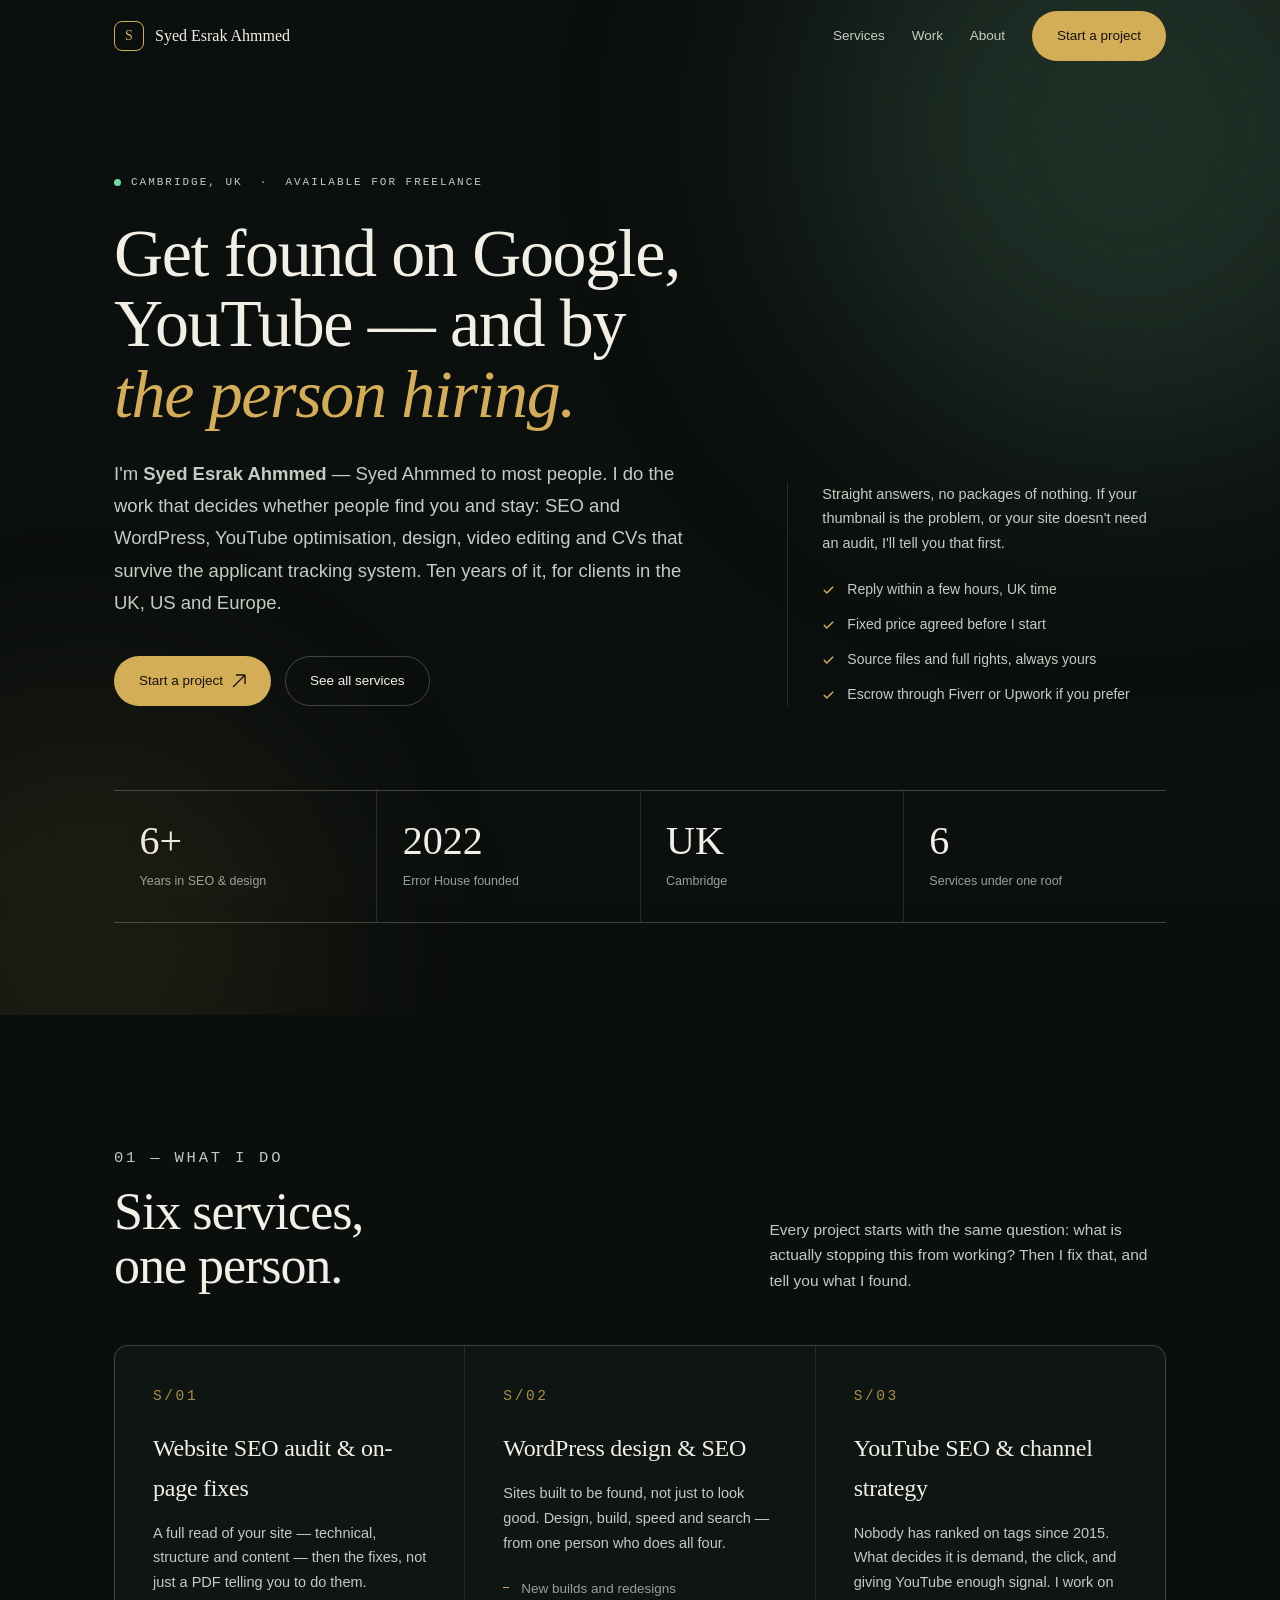
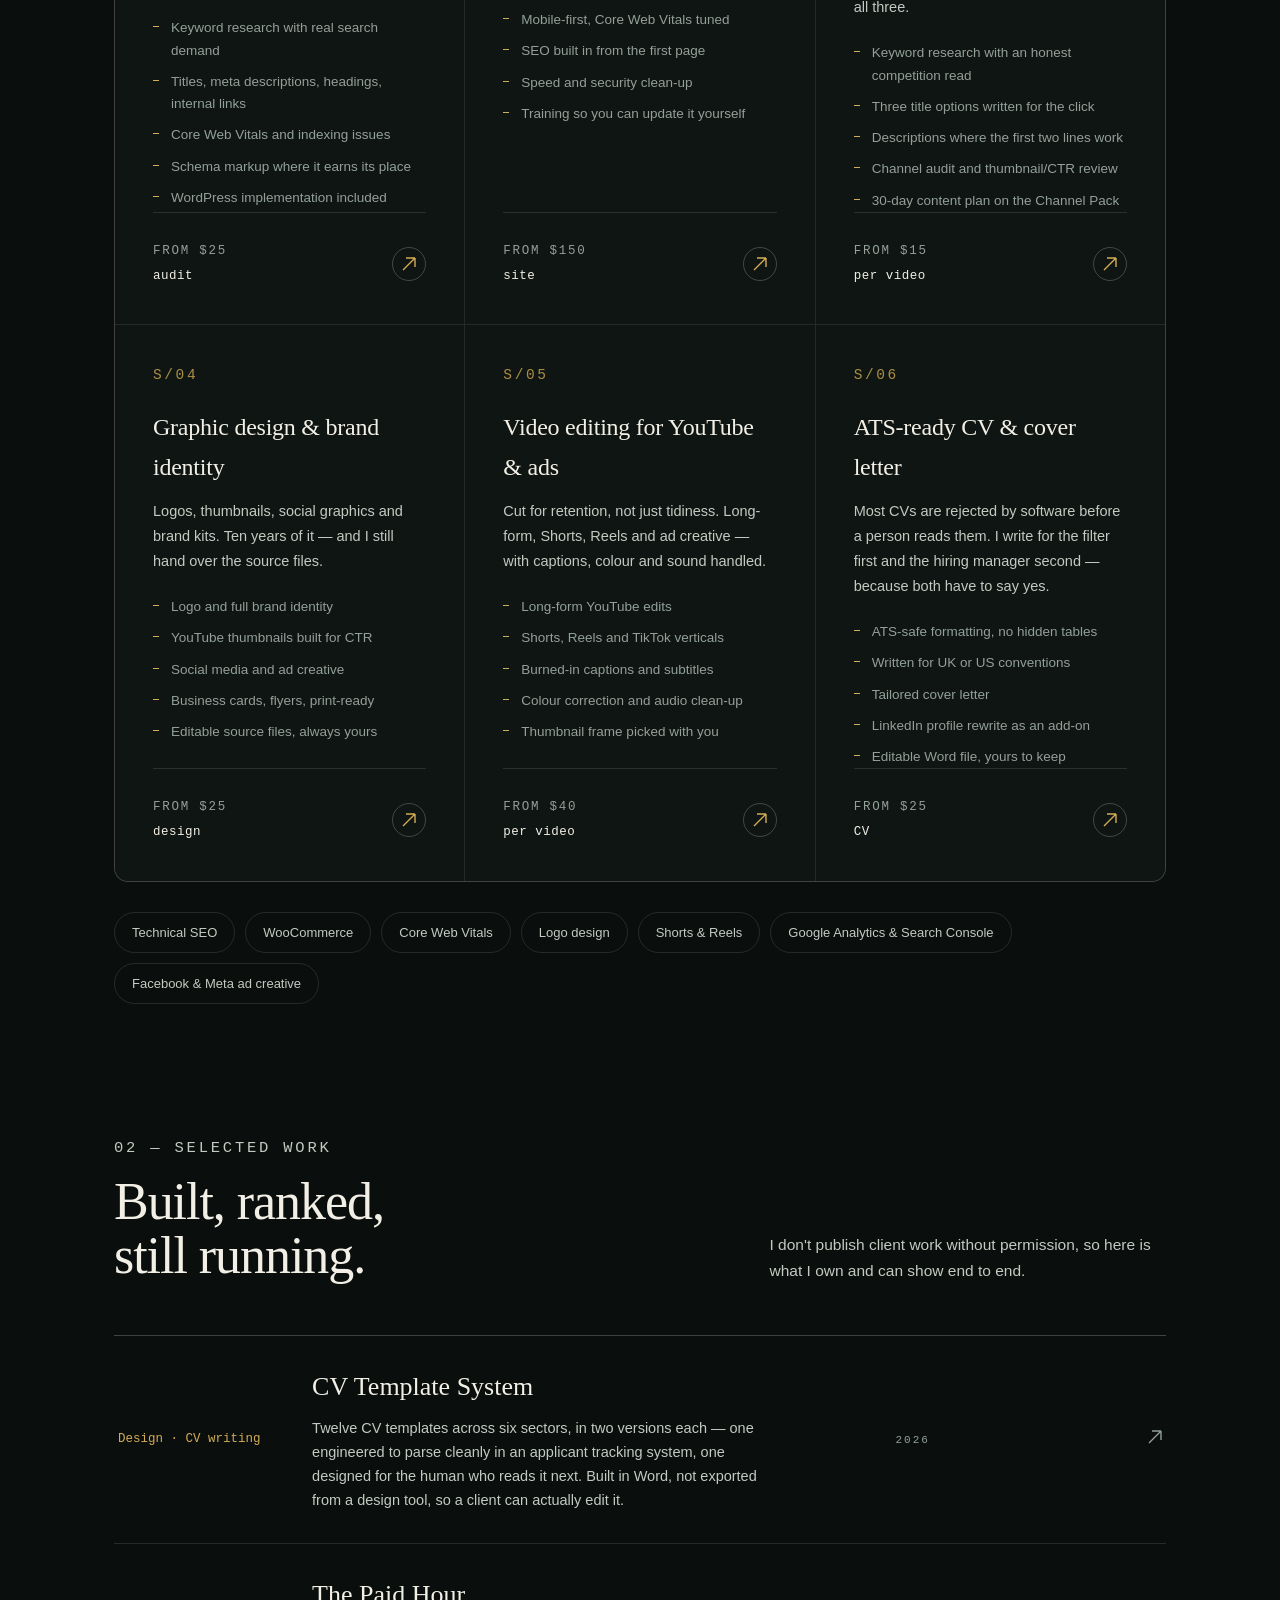
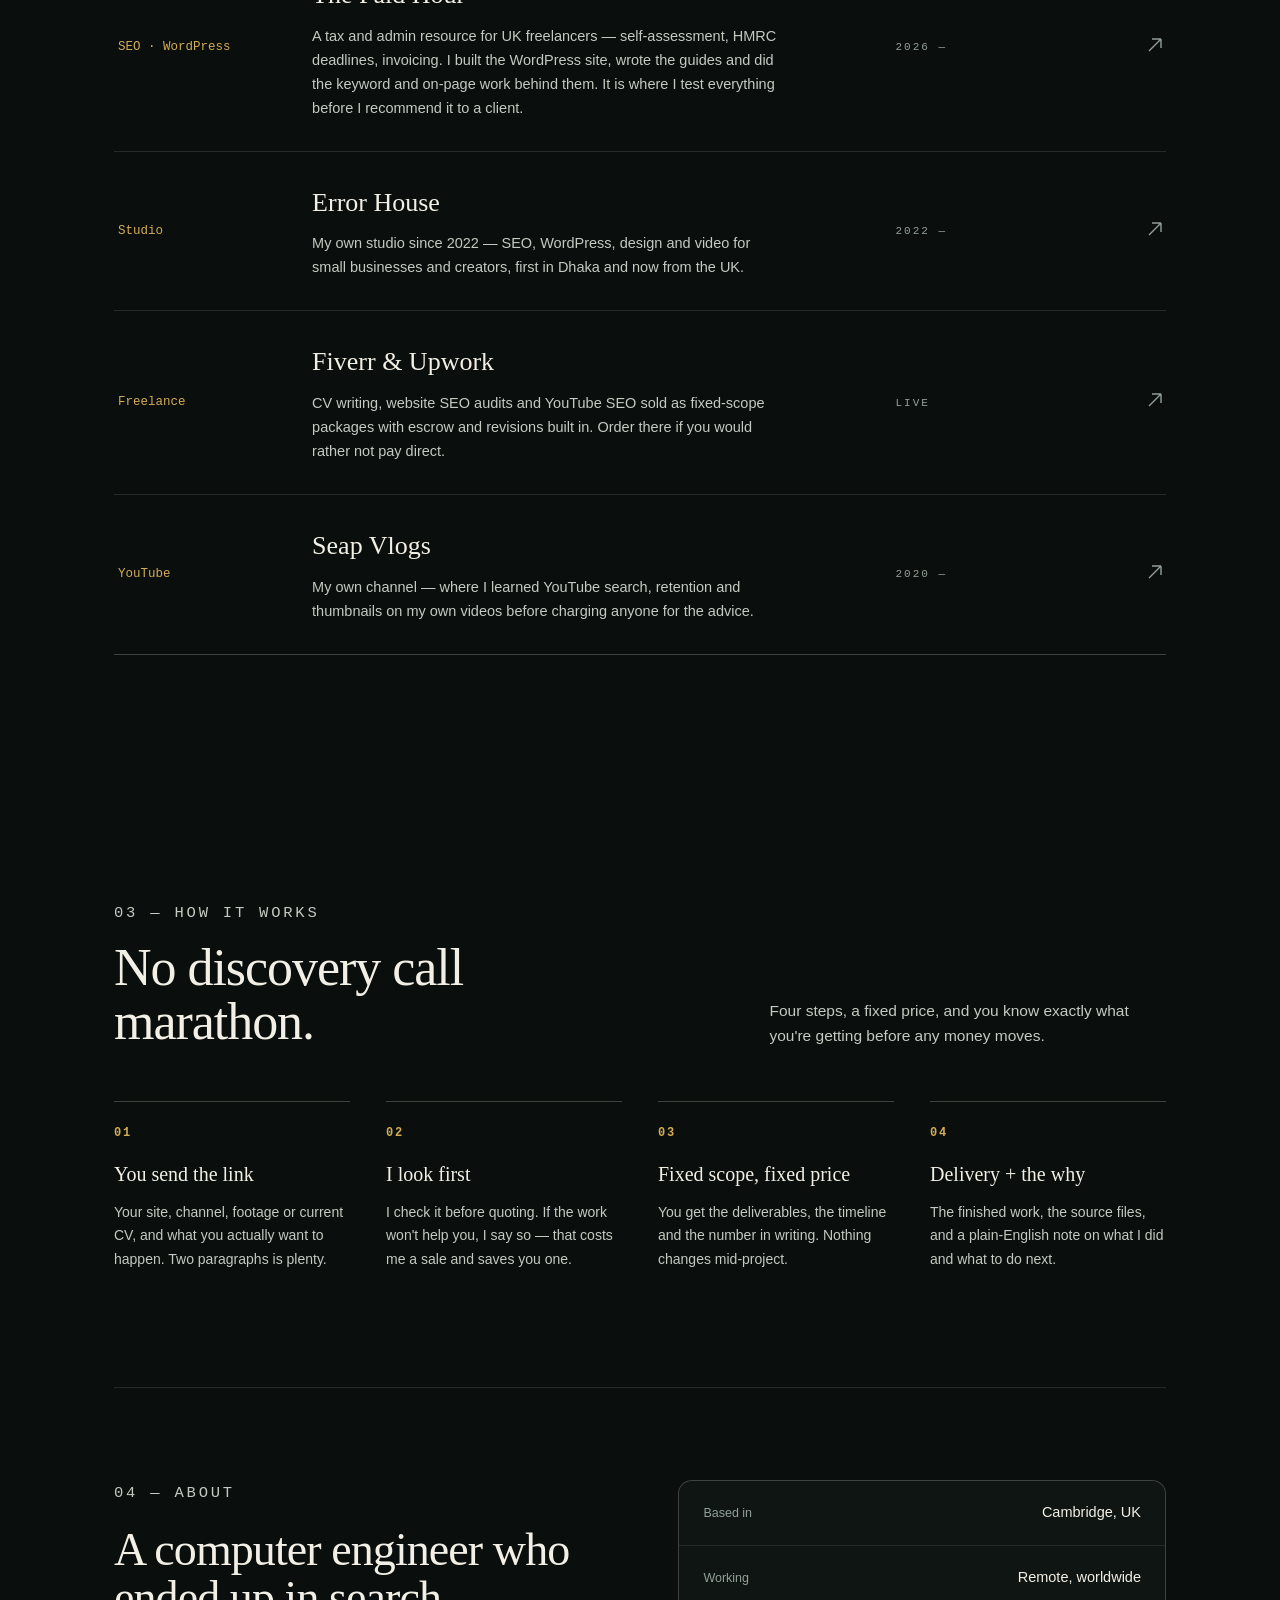
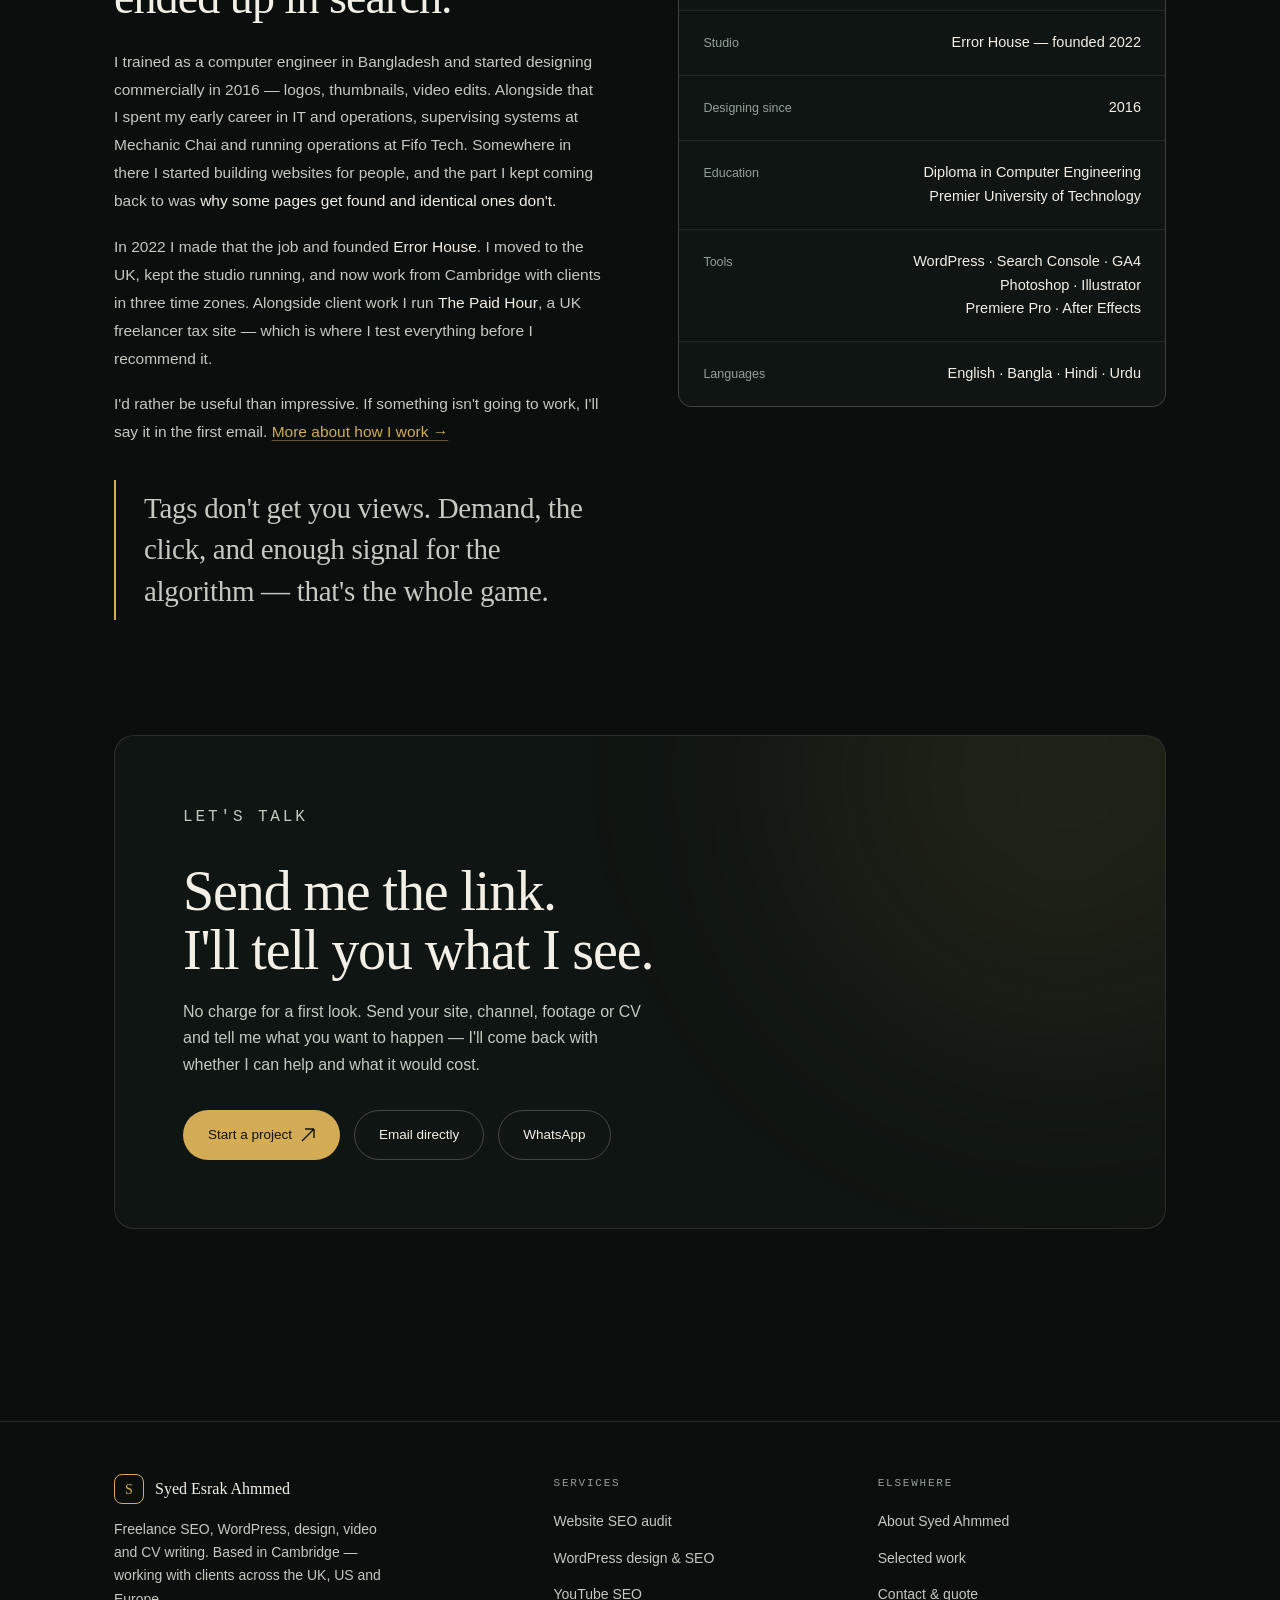
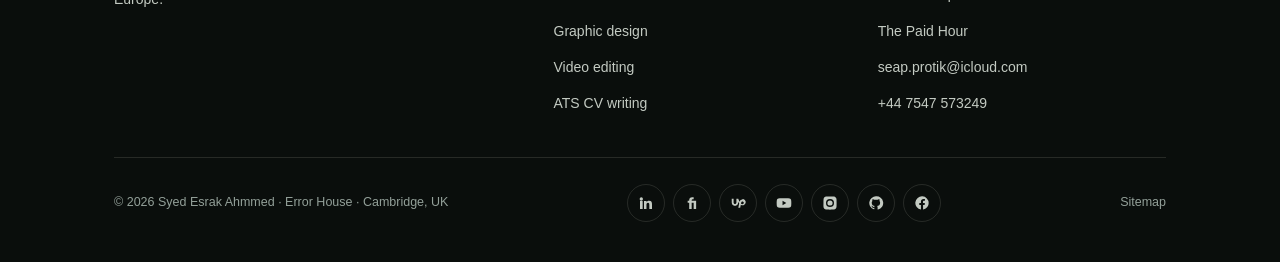
==== index.html @ e26c7c11 "Add site root files (move from Netlify to GitHub Pages)" ====
<!DOCTYPE html>
<html lang="en-GB" class="no-js">
<head>
<script>document.documentElement.classList.remove('no-js')</script>
<meta charset="utf-8">
<meta name="viewport" content="width=device-width, initial-scale=1">
<title>Syed Esrak Ahmmed | Freelance SEO, WordPress &amp; Design, Cambridge UK</title>
<meta name="description" content="Syed Esrak Ahmmed is a freelance SEO specialist, WordPress developer and designer in Cambridge, UK. SEO audits, WordPress builds, YouTube SEO, graphic design, video editing and ATS CV writing.">
<link rel="canonical" href="https://seap18.github.io/">
<meta name="author" content="Syed Esrak Ahmmed">
<meta name="theme-color" content="#0A0E0C">
<meta property="og:type" content="website">
<meta property="og:site_name" content="Syed Esrak Ahmmed">
<meta property="og:locale" content="en_GB">
<meta property="og:title" content="Syed Esrak Ahmmed | Freelance SEO, WordPress &amp; Design, Cambridge UK">
<meta property="og:description" content="Syed Esrak Ahmmed is a freelance SEO specialist, WordPress developer and designer in Cambridge, UK. SEO audits, WordPress builds, YouTube SEO, graphic design, video editing and ATS CV writing.">
<meta property="og:url" content="https://seap18.github.io/">
<meta property="og:image" content="https://seap18.github.io/og.png">
<meta property="og:image:width" content="1200">
<meta property="og:image:height" content="630">
<meta property="og:image:alt" content="Syed Esrak Ahmmed — SEO and CV writing, Cambridge UK">
<meta name="twitter:card" content="summary_large_image">
<meta name="twitter:title" content="Syed Esrak Ahmmed | Freelance SEO, WordPress &amp; Design, Cambridge UK">
<meta name="twitter:description" content="Syed Esrak Ahmmed is a freelance SEO specialist, WordPress developer and designer in Cambridge, UK. SEO audits, WordPress builds, YouTube SEO, graphic design, video editing and ATS CV writing.">
<meta name="twitter:image" content="https://seap18.github.io/og.png">
<link rel="preload" href="/fonts/fraunces.woff2" as="font" type="font/woff2" crossorigin>
<link rel="preload" href="/fonts/inter.woff2" as="font" type="font/woff2" crossorigin>
<link rel="stylesheet" href="/style.css">
<link rel="icon" href="/favicon.svg" type="image/svg+xml">
<link rel="apple-touch-icon" href="/icon-180.png">
<link rel="manifest" href="/site.webmanifest">
<script type="application/ld+json">{"@context":"https://schema.org","@graph":[{"@type":"WebSite","@id":"https://seap18.github.io/#website","url":"https://seap18.github.io/","name":"Syed Esrak Ahmmed — SEO, WordPress, Design & Video","inLanguage":"en-GB","publisher":{"@id":"https://seap18.github.io/#person"}},{"@type":"Person","@id":"https://seap18.github.io/#person","name":"Syed Esrak Ahmmed","alternateName":["Syed Ahmmed","Syed Ahmed","Syed Esrak","Syed Esrak Ahmed","Esrak Ahmmed","Syed Esrak A.","Seap","Esrak Official"],"givenName":"Syed","additionalName":"Esrak","familyName":"Ahmmed","description":"Syed Esrak Ahmmed — also written Syed Ahmmed — is a freelance SEO specialist, WordPress developer and graphic designer based in Cambridge, United Kingdom, and the founder of the studio Error House.","url":"https://seap18.github.io/","mainEntityOfPage":{"@id":"https://seap18.github.io/about/#profilepage"},"email":"mailto:seap.protik@icloud.com","telephone":"+44 7547 573249","image":{"@type":"ImageObject","@id":"https://seap18.github.io/#logo","url":"https://seap18.github.io/og.png","width":1200,"height":630,"caption":"Syed Esrak Ahmmed"},"jobTitle":["SEO Specialist","WordPress Developer","Web Designer","Graphic Designer"],"hasOccupation":{"@type":"Occupation","name":"Search Engine Optimisation Specialist","occupationLocation":{"@type":"City","name":"Cambridge"}},"alumniOf":{"@type":"CollegeOrUniversity","name":"Premier University of Technology"},"knowsLanguage":["en","bn","hi","ur"],"knowsAbout":["Search engine optimisation","Technical SEO","Keyword research","WordPress development","WooCommerce","YouTube SEO","Web design","Graphic design","Video editing","ATS resume writing"],"worksFor":{"@id":"https://seap18.github.io/#business"},"homeLocation":{"@type":"Place","name":"Cambridge, United Kingdom"},"address":{"@type":"PostalAddress","addressLocality":"Cambridge","addressRegion":"Cambridgeshire","addressCountry":"GB"},"sameAs":["https://www.linkedin.com/in/syed-esrak-ahmmed-4987351a3/","https://github.com/Seap18","https://www.fiverr.com/seap18","https://www.upwork.com/freelancers/~01e2ff8b6c2173f4e5","https://www.freelancer.com/u/seapprotik18","https://www.instagram.com/syed_esrak_ahmmed/","https://www.facebook.com/official.seap","https://www.youtube.com/@seapvlogs","https://linktr.ee/esrak_official","https://thepaidhour.com"]},{"@type":"ProfessionalService","@id":"https://seap18.github.io/#business","name":"Error House — SEO, WordPress, Design & Video by Syed Esrak Ahmmed","url":"https://seap18.github.io/","image":"https://seap18.github.io/og.png","priceRange":"$$","email":"mailto:seap.protik@icloud.com","telephone":"+44 7547 573249","founder":{"@id":"https://seap18.github.io/#person"},"foundingDate":"2022-11","address":{"@type":"PostalAddress","addressLocality":"Cambridge","addressRegion":"Cambridgeshire","addressCountry":"GB"},"areaServed":[{"@type":"Country","name":"United Kingdom"},{"@type":"Country","name":"United States"},{"@type":"Place","name":"Worldwide — remote"}],"knowsAbout":["Search engine optimisation","On-page SEO","Technical SEO audit","Keyword research","YouTube SEO","ATS resume writing","WordPress","WordPress SEO","Graphic design","Logo design","Video editing","Thumbnail design"],"hasOfferCatalog":{"@type":"OfferCatalog","name":"Services","itemListElement":[{"@type":"Offer","itemOffered":{"@type":"Service","name":"Website SEO audit and on-page fixes"}},{"@type":"Offer","itemOffered":{"@type":"Service","name":"YouTube SEO and channel optimisation"}},{"@type":"Offer","itemOffered":{"@type":"Service","name":"ATS CV and cover letter writing"}},{"@type":"Offer","itemOffered":{"@type":"Service","name":"WordPress website design and SEO"}},{"@type":"Offer","itemOffered":{"@type":"Service","name":"Graphic design and brand identity"}},{"@type":"Offer","itemOffered":{"@type":"Service","name":"Video editing for YouTube and ads"}}]}},{"@type":"WebPage","@id":"https://seap18.github.io/#webpage","url":"https://seap18.github.io/","name":"Syed Esrak Ahmmed — Freelance SEO, WordPress & Design, Cambridge UK","isPartOf":{"@id":"https://seap18.github.io/#website"},"about":{"@id":"https://seap18.github.io/#person"},"inLanguage":"en-GB"}]}</script>
</head>
<body>
<a class="skip" href="#main">Skip to content</a>
<header id="hdr">
<div class="wrap nav">
<a class="brand" href="/" aria-label="Syed Esrak Ahmmed — home"><span class="mark" aria-hidden="true">S</span> Syed Esrak Ahmmed</a>
<nav class="links" id="menu" aria-label="Main"><a href="/services/">Services</a><a href="/work/">Work</a><a href="/about/">About</a><a class="btn btn-gold" href="/contact/">Start a project</a></nav>
<button class="burger" id="burger" aria-label="Open menu" aria-expanded="false" aria-controls="menu"><span></span><span></span><span></span></button>
</div></header>
<main id="main">
<section class="hero">
<div class="glow g1"></div><div class="glow g2"></div>
<div class="wrap"><div class="hero-grid">
<div>
<p class="eyebrow mono rv"><span class="dot" aria-hidden="true"></span> Cambridge, UK &nbsp;·&nbsp; Available for freelance</p>
<h1 class="display rv">Get found on Google,<br>YouTube — and by<br><em>the person hiring.</em></h1>
<p class="lede rv">I'm <strong>Syed Esrak Ahmmed</strong> &mdash; Syed Ahmmed to most people. I do the work that decides whether people find you and stay: SEO and WordPress, YouTube optimisation, design, video editing and CVs that survive the applicant tracking system. Ten years of it, for clients in the UK, US and Europe.</p>
<div class="hero-cta rv">
<a class="btn btn-gold" href="/contact/">Start a project <svg width="14" height="14" viewBox="0 0 14 14" fill="none" aria-hidden="true"><path d="M1 13L13 1M13 1H4M13 1v9" stroke="currentColor" stroke-width="1.4"/></svg></a>
<a class="btn btn-ghost" href="/services/">See all services</a>
</div></div>
<aside class="hero-side rv">
<p>Straight answers, no packages of nothing. If your thumbnail is the problem, or your site doesn't need an audit, I'll tell you that first.</p>
<ul class="side-list">
<li><svg width="13" height="13" viewBox="0 0 14 14" fill="none" aria-hidden="true"><path d="M2 7.5l3.2 3.2L12 4" stroke="#D3AC55" stroke-width="1.6"/></svg> Reply within a few hours, UK time</li>
<li><svg width="13" height="13" viewBox="0 0 14 14" fill="none" aria-hidden="true"><path d="M2 7.5l3.2 3.2L12 4" stroke="#D3AC55" stroke-width="1.6"/></svg> Fixed price agreed before I start</li>
<li><svg width="13" height="13" viewBox="0 0 14 14" fill="none" aria-hidden="true"><path d="M2 7.5l3.2 3.2L12 4" stroke="#D3AC55" stroke-width="1.6"/></svg> Source files and full rights, always yours</li>
<li><svg width="13" height="13" viewBox="0 0 14 14" fill="none" aria-hidden="true"><path d="M2 7.5l3.2 3.2L12 4" stroke="#D3AC55" stroke-width="1.6"/></svg> Escrow through Fiverr or Upwork if you prefer</li>
</ul></aside></div>
<div class="stats rv"><div class='stat'><b>6+</b><span>Years in SEO &amp; design</span></div><div class='stat'><b>2022</b><span>Error House founded</span></div><div class='stat'><b>UK</b><span>Cambridge</span></div><div class='stat'><b>6</b><span>Services under one roof</span></div></div>
</div></section>

<section class="sec" id="services"><div class="wrap">
<div class="sec-head rv"><div><p class="mono gold">01 — What I do</p>
<h2 class="display">Six services,<br>one person.</h2></div>
<p>Every project starts with the same question: what is actually stopping this from working? Then I fix that, and tell you what I found.</p></div>
<div class="svc"><article class="card rv">
<p class="num mono">S/01</p>
<h3><a href="/seo-audit/">Website SEO audit &amp; on-page fixes</a></h3>
<p>A full read of your site — technical, structure and content — then the fixes, not just a PDF telling you to do them.</p>
<ul><li>Keyword research with real search demand</li><li>Titles, meta descriptions, headings, internal links</li><li>Core Web Vitals and indexing issues</li><li>Schema markup where it earns its place</li><li>WordPress implementation included</li></ul>
<div class="foot"><span class="price"><small>From $25</small>audit</span>
<span class="arrow" aria-hidden="true"><svg width="14" height="14" viewBox="0 0 14 14" fill="none" aria-hidden="true"><path d="M1 13L13 1M13 1H4M13 1v9" stroke="currentColor" stroke-width="1.4"/></svg></span></div></article><article class="card rv">
<p class="num mono">S/02</p>
<h3><a href="/wordpress-seo/">WordPress design &amp; SEO</a></h3>
<p>Sites built to be found, not just to look good. Design, build, speed and search — from one person who does all four.</p>
<ul><li>New builds and redesigns</li><li>Mobile-first, Core Web Vitals tuned</li><li>SEO built in from the first page</li><li>Speed and security clean-up</li><li>Training so you can update it yourself</li></ul>
<div class="foot"><span class="price"><small>From $150</small>site</span>
<span class="arrow" aria-hidden="true"><svg width="14" height="14" viewBox="0 0 14 14" fill="none" aria-hidden="true"><path d="M1 13L13 1M13 1H4M13 1v9" stroke="currentColor" stroke-width="1.4"/></svg></span></div></article><article class="card rv">
<p class="num mono">S/03</p>
<h3><a href="/youtube-seo/">YouTube SEO &amp; channel strategy</a></h3>
<p>Nobody has ranked on tags since 2015. What decides it is demand, the click, and giving YouTube enough signal. I work on all three.</p>
<ul><li>Keyword research with an honest competition read</li><li>Three title options written for the click</li><li>Descriptions where the first two lines work</li><li>Channel audit and thumbnail/CTR review</li><li>30-day content plan on the Channel Pack</li></ul>
<div class="foot"><span class="price"><small>From $15</small>per video</span>
<span class="arrow" aria-hidden="true"><svg width="14" height="14" viewBox="0 0 14 14" fill="none" aria-hidden="true"><path d="M1 13L13 1M13 1H4M13 1v9" stroke="currentColor" stroke-width="1.4"/></svg></span></div></article><article class="card rv">
<p class="num mono">S/04</p>
<h3><a href="/graphic-design/">Graphic design &amp; brand identity</a></h3>
<p>Logos, thumbnails, social graphics and brand kits. Ten years of it — and I still hand over the source files.</p>
<ul><li>Logo and full brand identity</li><li>YouTube thumbnails built for CTR</li><li>Social media and ad creative</li><li>Business cards, flyers, print-ready</li><li>Editable source files, always yours</li></ul>
<div class="foot"><span class="price"><small>From $25</small>design</span>
<span class="arrow" aria-hidden="true"><svg width="14" height="14" viewBox="0 0 14 14" fill="none" aria-hidden="true"><path d="M1 13L13 1M13 1H4M13 1v9" stroke="currentColor" stroke-width="1.4"/></svg></span></div></article><article class="card rv">
<p class="num mono">S/05</p>
<h3><a href="/video-editing/">Video editing for YouTube &amp; ads</a></h3>
<p>Cut for retention, not just tidiness. Long-form, Shorts, Reels and ad creative — with captions, colour and sound handled.</p>
<ul><li>Long-form YouTube edits</li><li>Shorts, Reels and TikTok verticals</li><li>Burned-in captions and subtitles</li><li>Colour correction and audio clean-up</li><li>Thumbnail frame picked with you</li></ul>
<div class="foot"><span class="price"><small>From $40</small>per video</span>
<span class="arrow" aria-hidden="true"><svg width="14" height="14" viewBox="0 0 14 14" fill="none" aria-hidden="true"><path d="M1 13L13 1M13 1H4M13 1v9" stroke="currentColor" stroke-width="1.4"/></svg></span></div></article><article class="card rv">
<p class="num mono">S/06</p>
<h3><a href="/cv-writing/">ATS-ready CV &amp; cover letter</a></h3>
<p>Most CVs are rejected by software before a person reads them. I write for the filter first and the hiring manager second — because both have to say yes.</p>
<ul><li>ATS-safe formatting, no hidden tables</li><li>Written for UK or US conventions</li><li>Tailored cover letter</li><li>LinkedIn profile rewrite as an add-on</li><li>Editable Word file, yours to keep</li></ul>
<div class="foot"><span class="price"><small>From $25</small>CV</span>
<span class="arrow" aria-hidden="true"><svg width="14" height="14" viewBox="0 0 14 14" fill="none" aria-hidden="true"><path d="M1 13L13 1M13 1H4M13 1v9" stroke="currentColor" stroke-width="1.4"/></svg></span></div></article></div>
<div class="also rv">
<a class="chip" href="/seo-audit/">Technical SEO</a>
<a class="chip" href="/wordpress-seo/">WooCommerce</a>
<a class="chip" href="/wordpress-seo/">Core Web Vitals</a>
<a class="chip" href="/graphic-design/">Logo design</a>
<a class="chip" href="/video-editing/">Shorts &amp; Reels</a>
<a class="chip" href="/seo-audit/">Google Analytics &amp; Search Console</a>
<a class="chip" href="/graphic-design/">Facebook &amp; Meta ad creative</a>
</div></div></section>

<section class="sec tight" id="work"><div class="wrap">
<div class="sec-head rv"><div><p class="mono gold">02 — Selected work</p>
<h2 class="display">Built, ranked,<br>still running.</h2></div>
<p>I don't publish client work without permission, so here is what I own and can show end to end.</p></div>
<div class="work"><a class="item rv" href="/work/cv-template-system/"><span class="tag">Design &middot; CV writing</span><div><h3>CV Template System</h3><p>Twelve CV templates across six sectors, in two versions each &mdash; one engineered to parse cleanly in an applicant tracking system, one designed for the human who reads it next. Built in Word, not exported from a design tool, so a client can actually edit it.</p></div><span class="yr mono">2026</span><span class="go" aria-hidden="true"><svg width="14" height="14" viewBox="0 0 14 14" fill="none" aria-hidden="true"><path d="M1 13L13 1M13 1H4M13 1v9" stroke="currentColor" stroke-width="1.4"/></svg></span></a><a class="item rv" href="https://thepaidhour.com" target="_blank" rel="noopener"><span class="tag">SEO · WordPress</span><div><h3>The Paid Hour</h3><p>A tax and admin resource for UK freelancers — self-assessment, HMRC deadlines, invoicing. I built the WordPress site, wrote the guides and did the keyword and on-page work behind them. It is where I test everything before I recommend it to a client.</p></div><span class="yr mono">2026 —</span><span class="go" aria-hidden="true"><svg width="14" height="14" viewBox="0 0 14 14" fill="none" aria-hidden="true"><path d="M1 13L13 1M13 1H4M13 1v9" stroke="currentColor" stroke-width="1.4"/></svg></span></a><a class="item rv" href="https://www.linkedin.com/in/syed-esrak-ahmmed-4987351a3/" target="_blank" rel="noopener"><span class="tag">Studio</span><div><h3>Error House</h3><p>My own studio since 2022 — SEO, WordPress, design and video for small businesses and creators, first in Dhaka and now from the UK.</p></div><span class="yr mono">2022 —</span><span class="go" aria-hidden="true"><svg width="14" height="14" viewBox="0 0 14 14" fill="none" aria-hidden="true"><path d="M1 13L13 1M13 1H4M13 1v9" stroke="currentColor" stroke-width="1.4"/></svg></span></a><a class="item rv" href="https://www.fiverr.com/seap18" target="_blank" rel="noopener"><span class="tag">Freelance</span><div><h3>Fiverr &amp; Upwork</h3><p>CV writing, website SEO audits and YouTube SEO sold as fixed-scope packages with escrow and revisions built in. Order there if you would rather not pay direct.</p></div><span class="yr mono">Live</span><span class="go" aria-hidden="true"><svg width="14" height="14" viewBox="0 0 14 14" fill="none" aria-hidden="true"><path d="M1 13L13 1M13 1H4M13 1v9" stroke="currentColor" stroke-width="1.4"/></svg></span></a><a class="item rv" href="https://www.youtube.com/@seapvlogs" target="_blank" rel="noopener"><span class="tag">YouTube</span><div><h3>Seap Vlogs</h3><p>My own channel — where I learned YouTube search, retention and thumbnails on my own videos before charging anyone for the advice.</p></div><span class="yr mono">2020 —</span><span class="go" aria-hidden="true"><svg width="14" height="14" viewBox="0 0 14 14" fill="none" aria-hidden="true"><path d="M1 13L13 1M13 1H4M13 1v9" stroke="currentColor" stroke-width="1.4"/></svg></span></a></div>
</div></section>

<section class="sec" id="process"><div class="wrap">
<div class="sec-head rv"><div><p class="mono gold">03 — How it works</p>
<h2 class="display">No discovery call<br>marathon.</h2></div>
<p>Four steps, a fixed price, and you know exactly what you're getting before any money moves.</p></div>
<div class="proc">
<div class="step rv"><b>01</b><h3>You send the link</h3><p>Your site, channel, footage or current CV, and what you actually want to happen. Two paragraphs is plenty.</p></div>
<div class="step rv"><b>02</b><h3>I look first</h3><p>I check it before quoting. If the work won't help you, I say so — that costs me a sale and saves you one.</p></div>
<div class="step rv"><b>03</b><h3>Fixed scope, fixed price</h3><p>You get the deliverables, the timeline and the number in writing. Nothing changes mid-project.</p></div>
<div class="step rv"><b>04</b><h3>Delivery + the why</h3><p>The finished work, the source files, and a plain-English note on what I did and what to do next.</p></div>
</div></div></section>

<section class="sec tight"><div class="wrap">
<div class="rule" style="margin-bottom:clamp(52px,8vw,92px)"></div>
<div class="about"><div class="rv prose">
<p class="mono gold">04 — About</p>
<h2 class="display">A computer engineer who<br>ended up in search.</h2>
<p>I trained as a computer engineer in Bangladesh and started designing commercially in 2016 — logos, thumbnails, video edits. Alongside that I spent my early career in IT and operations, supervising systems at Mechanic Chai and running operations at Fifo Tech. Somewhere in there I started building websites for people, and the part I kept coming back to was <strong>why some pages get found and identical ones don't.</strong></p>
<p>In 2022 I made that the job and founded <strong>Error House</strong>. I moved to the UK, kept the studio running, and now work from Cambridge with clients in three time zones. Alongside client work I run <strong>The Paid Hour</strong>, a UK freelancer tax site — which is where I test everything before I recommend it.</p>
<p>I'd rather be useful than impressive. If something isn't going to work, I'll say it in the first email. <a href="/about/">More about how I work →</a></p>
<blockquote class="quote"><p>Tags don't get you views. Demand, the click, and enough signal for the algorithm — that's the whole game.</p></blockquote>
</div>
<div class="rv"><div class="facts">
<div class="fact"><span>Based in</span><b>Cambridge, UK</b></div>
<div class="fact"><span>Working</span><b>Remote, worldwide</b></div>
<div class="fact"><span>Studio</span><b>Error House — founded 2022</b></div>
<div class="fact"><span>Designing since</span><b>2016</b></div>
<div class="fact"><span>Education</span><b>Diploma in Computer Engineering<br>Premier University of Technology</b></div>
<div class="fact"><span>Tools</span><b>WordPress · Search Console · GA4<br>Photoshop · Illustrator<br>Premiere Pro · After Effects</b></div>
<div class="fact"><span>Languages</span><b>English · Bangla · Hindi · Urdu</b></div>
</div></div></div></div></section>

<section class="sec tight"><div class="wrap">
<div class="cta rv"><div class="glow"></div>
<p class="mono gold" style="position:relative">Let's talk</p>
<h2 class="display">Send me the link.<br>I'll tell you what I see.</h2>
<p>No charge for a first look. Send your site, channel, footage or CV and tell me what you want to happen — I'll come back with whether I can help and what it would cost.</p>
<div class="cta-row">
<a class="btn btn-gold" href="/contact/">Start a project <svg width="14" height="14" viewBox="0 0 14 14" fill="none" aria-hidden="true"><path d="M1 13L13 1M13 1H4M13 1v9" stroke="currentColor" stroke-width="1.4"/></svg></a>
<a class="btn btn-ghost" href="mailto:seap.protik@icloud.com">Email directly</a>
<a class="btn btn-ghost" href="https://wa.me/447547573249" target="_blank" rel="noopener">WhatsApp</a>
</div></div></div></section>
</main>
<footer>
<div class="wrap">
<div class="fgrid">
  <div>
    <div class="brand" style="margin-bottom:14px"><span class="mark" aria-hidden="true">S</span> Syed Esrak Ahmmed</div>
    <p>Freelance SEO, WordPress, design, video and CV writing. Based in Cambridge — working with clients across the UK, US and Europe.</p>
  </div>
  <div>
    <h2>Services</h2>
    <ul>
      <li><a href="/seo-audit/">Website SEO audit</a></li>
      <li><a href="/wordpress-seo/">WordPress design &amp; SEO</a></li>
      <li><a href="/youtube-seo/">YouTube SEO</a></li>
      <li><a href="/graphic-design/">Graphic design</a></li>
      <li><a href="/video-editing/">Video editing</a></li>
      <li><a href="/cv-writing/">ATS CV writing</a></li>
    </ul>
  </div>
  <div>
    <h2>Elsewhere</h2>
    <ul>
      <li><a href="/about/">About Syed Ahmmed</a></li>
      <li><a href="/work/">Selected work</a></li>
      <li><a href="/contact/">Contact &amp; quote</a></li>
      <li><a href="https://thepaidhour.com" target="_blank" rel="noopener">The Paid Hour</a></li>
      <li><a href="mailto:seap.protik@icloud.com">seap.protik@icloud.com</a></li>
      <li><a href="tel:+447547573249">+44 7547 573249</a></li>
    </ul>
  </div>
</div>
<div class="foot">
  <small>© <span id="yr">2026</span> Syed Esrak Ahmmed · Error House · Cambridge, UK</small>
  <div class="social"><a href="https://www.linkedin.com/in/syed-esrak-ahmmed-4987351a3/" target="_blank" rel="noopener me" aria-label="LinkedIn"><svg width="16" height="16" viewBox="0 0 24 24" fill="currentColor" aria-hidden="true"><path d="M4.98 3.5a2.5 2.5 0 11-.02 5 2.5 2.5 0 01.02-5zM3 9h4v12H3zM9 9h3.8v1.7h.05c.53-1 1.83-2.05 3.77-2.05C20.5 8.65 21 11 21 14.2V21h-4v-6c0-1.43-.03-3.27-2-3.27-2 0-2.3 1.56-2.3 3.17V21H9z"/></svg></a><a href="https://www.fiverr.com/seap18" target="_blank" rel="noopener me" aria-label="Fiverr"><svg width="16" height="16" viewBox="0 0 24 24" fill="currentColor" aria-hidden="true"><path d="M14.5 8.5h-3V7.8c0-.9.6-1.3 1.5-1.3h1.5V3.5h-2.2c-2.9 0-4.5 1.6-4.5 4.3v.7H5.5v3h2.3V21h3.7v-9.5h3V21h3.7V8.5z"/></svg></a><a href="https://www.upwork.com/freelancers/~01e2ff8b6c2173f4e5" target="_blank" rel="noopener me" aria-label="Upwork"><svg width="16" height="16" viewBox="0 0 24 24" fill="currentColor" aria-hidden="true"><path d="M18.6 6.9c-2 0-3.5 1.3-4.1 3.4-1-1.5-1.7-3.2-2.1-4.5H9.6v5.4c0 1.3-.9 2.3-2.1 2.3s-2.1-1-2.1-2.3V5.8H2.6v5.4c0 2.9 2.1 5 4.9 5 2.7 0 4.8-2.1 4.8-5v-.9c.4.8.9 1.7 1.5 2.5l-1.3 6.4h2.8l.9-4.5c.8.5 1.7.8 2.7.8 2.6 0 4.7-2.2 4.7-4.9 0-2.6-2.1-4.7-4.7-4.7zm0 6.9c-.8 0-1.6-.3-2.2-.9l.2-.9c.2-1.3 1-2.3 2-2.3 1.2 0 2.1 1 2.1 2.1s-.9 2-2.1 2z"/></svg></a><a href="https://www.youtube.com/@seapvlogs" target="_blank" rel="noopener me" aria-label="YouTube"><svg width="16" height="16" viewBox="0 0 24 24" fill="currentColor" aria-hidden="true"><path d="M23 12s0-3.4-.4-5c-.3-.9-1-1.6-1.9-1.9C19 4.7 12 4.7 12 4.7s-7 0-8.7.4c-.9.3-1.6 1-1.9 1.9C1 8.6 1 12 1 12s0 3.4.4 5c.3.9 1 1.6 1.9 1.9 1.7.4 8.7.4 8.7.4s7 0 8.7-.4c.9-.3 1.6-1 1.9-1.9.4-1.6.4-5 .4-5zM9.8 15.3V8.7l5.7 3.3z"/></svg></a><a href="https://www.instagram.com/syed_esrak_ahmmed/" target="_blank" rel="noopener me" aria-label="Instagram"><svg width="16" height="16" viewBox="0 0 24 24" fill="currentColor" aria-hidden="true"><path d="M12 2.2c3.2 0 3.6 0 4.9.07 1.2.05 1.8.25 2.2.42.6.22 1 .48 1.4.9.42.42.68.82.9 1.4.17.42.37 1.03.42 2.2.07 1.3.07 1.7.07 4.9s0 3.6-.07 4.9c-.05 1.2-.25 1.8-.42 2.2a3.9 3.9 0 01-.9 1.4c-.42.42-.82.68-1.4.9-.42.17-1.03.37-2.2.42-1.3.07-1.7.07-4.9.07s-3.6 0-4.9-.07c-1.2-.05-1.8-.25-2.2-.42a3.9 3.9 0 01-1.4-.9 3.9 3.9 0 01-.9-1.4c-.17-.42-.37-1.03-.42-2.2C2.2 15.6 2.2 15.2 2.2 12s0-3.6.07-4.9c.05-1.2.25-1.8.42-2.2.22-.6.48-1 .9-1.4.42-.42.82-.68 1.4-.9.42-.17 1.03-.37 2.2-.42C8.4 2.2 8.8 2.2 12 2.2zm0 3.8a6 6 0 100 12 6 6 0 000-12zm0 9.9a3.9 3.9 0 110-7.8 3.9 3.9 0 010 7.8zm7.6-10.1a1.4 1.4 0 11-2.8 0 1.4 1.4 0 012.8 0z"/></svg></a><a href="https://github.com/Seap18" target="_blank" rel="noopener me" aria-label="GitHub"><svg width="16" height="16" viewBox="0 0 24 24" fill="currentColor" aria-hidden="true"><path d="M12 2a10 10 0 00-3.2 19.5c.5.1.7-.2.7-.5v-1.7C6.7 19.8 6.1 18 6.1 18c-.4-1.1-1-1.4-1-1.4-.9-.6.1-.6.1-.6 1 .1 1.5 1 1.5 1 .9 1.5 2.3 1.1 2.8.8.1-.6.3-1.1.6-1.3-2.2-.3-4.5-1.1-4.5-4.9 0-1.1.4-2 1-2.7-.1-.2-.4-1.2.1-2.6 0 0 .8-.3 2.7 1a9.4 9.4 0 015 0c1.9-1.3 2.7-1 2.7-1 .5 1.4.2 2.4.1 2.6.6.7 1 1.6 1 2.7 0 3.8-2.3 4.6-4.5 4.9.3.3.7 1 .7 1.9v2.8c0 .3.2.6.7.5A10 10 0 0012 2z"/></svg></a><a href="https://www.facebook.com/official.seap" target="_blank" rel="noopener me" aria-label="Facebook"><svg width="16" height="16" viewBox="0 0 24 24" fill="currentColor" aria-hidden="true"><path d="M22 12a10 10 0 10-11.6 9.9v-7H7.9V12h2.5V9.8c0-2.5 1.5-3.9 3.8-3.9 1.1 0 2.2.2 2.2.2v2.5h-1.3c-1.2 0-1.6.8-1.6 1.6V12h2.8l-.4 2.9h-2.3v7A10 10 0 0022 12z"/></svg></a></div>
  <small><a href="/sitemap.xml">Sitemap</a></small>
</div>
</div></footer>
<script>
(function(){var h=document.getElementById('hdr'),s=function(){h.classList.toggle('solid',scrollY>24)};s();addEventListener('scroll',s,{passive:true});
var b=document.getElementById('burger'),m=document.getElementById('menu');
b.addEventListener('click',function(){var o=m.classList.toggle('open');b.setAttribute('aria-expanded',o);b.setAttribute('aria-label',o?'Close menu':'Open menu')});
m.addEventListener('click',function(e){if(e.target.closest('a'))m.classList.remove('open')});
var y=document.getElementById('yr');if(y)y.textContent=new Date().getFullYear();
if('IntersectionObserver' in window){var io=new IntersectionObserver(function(es){es.forEach(function(e){if(e.isIntersecting){e.target.classList.add('in');io.unobserve(e.target)}})},{threshold:.1,rootMargin:'0px 0px -6% 0px'});
var el=document.querySelectorAll('.rv');for(var i=0;i<el.length;i++){el[i].style.transitionDelay=(Math.min(i,6)*45)+'ms';io.observe(el[i])}}
else{var el2=document.querySelectorAll('.rv');for(var j=0;j<el2.length;j++)el2[j].classList.add('in')}
setTimeout(function(){var el3=document.querySelectorAll('.rv:not(.in)');for(var k=0;k<el3.length;k++)el3[k].classList.add('in')},1400);
})();
</script>
</body>
</html>
---- style.css ----
@font-face{font-family:'Fraunces';font-style:normal;font-weight:300 700;font-display:swap;src:url(/fonts/fraunces.woff2) format('woff2');unicode-range:U+0000-00FF,U+0131,U+0152-0153,U+02BB-02BC,U+02C6,U+02DA,U+02DC,U+2000-206F,U+2074,U+20AC,U+2122,U+2191,U+2193,U+2212,U+2215,U+FEFF,U+FFFD}
@font-face{font-family:'Fraunces';font-style:italic;font-weight:300 700;font-display:swap;src:url(/fonts/fraunces-italic.woff2) format('woff2');unicode-range:U+0000-00FF,U+0131,U+0152-0153,U+02BB-02BC,U+02C6,U+02DA,U+02DC,U+2000-206F,U+2074,U+20AC,U+2122,U+2191,U+2193,U+2212,U+2215,U+FEFF,U+FFFD}
@font-face{font-family:'InterVar';font-style:normal;font-weight:300 700;font-display:swap;src:url(/fonts/inter.woff2) format('woff2');unicode-range:U+0000-00FF,U+0131,U+0152-0153,U+02BB-02BC,U+02C6,U+02DA,U+02DC,U+2000-206F,U+2074,U+20AC,U+2122,U+2191,U+2193,U+2212,U+2215,U+FEFF,U+FFFD}
@font-face{font-family:'MonoVar';font-style:normal;font-weight:400 600;font-display:swap;src:url(/fonts/mono.woff2) format('woff2');unicode-range:U+0000-00FF,U+0131,U+0152-0153,U+02BB-02BC,U+02C6,U+02DA,U+02DC,U+2000-206F,U+2074,U+20AC,U+2122,U+2191,U+2193,U+2212,U+2215,U+FEFF,U+FFFD}

:root{
  --ink:#0A0E0C; --ink-2:#0F1512; --surface:#131A16;
  --line:rgba(233,228,214,.13); --line-strong:rgba(233,228,214,.24);
  --paper:#F2EFE6; --paper-dim:#C3CAC2; --muted:#93A099;
  --gold:#D3AC55; --gold-lift:#EBD08A; --green:#2E4A3B;
  --max:1180px; --pad:clamp(20px,5vw,64px); --r:14px;
  --ease:cubic-bezier(.22,.61,.36,1);
  --serif:Fraunces,Georgia,'Times New Roman',serif;
  --sans:InterVar,-apple-system,BlinkMacSystemFont,'Segoe UI',Roboto,sans-serif;
  --mono:MonoVar,ui-monospace,SFMono-Regular,Menlo,monospace;
}
*{box-sizing:border-box}
html{scroll-behavior:smooth;-webkit-text-size-adjust:100%}
body{margin:0;background:var(--ink);color:var(--paper);font-family:var(--sans);font-size:16px;line-height:1.65;font-weight:300;-webkit-font-smoothing:antialiased;overflow-x:hidden}
body::before{content:"";position:fixed;inset:0;pointer-events:none;z-index:99;opacity:.32;mix-blend-mode:overlay;background-image:url("data:image/svg+xml,%3Csvg xmlns='http://www.w3.org/2000/svg' width='140' height='140'%3E%3Cfilter id='n'%3E%3CfeTurbulence type='fractalNoise' baseFrequency='.82' numOctaves='3'/%3E%3C/filter%3E%3Crect width='140' height='140' filter='url(%23n)' opacity='.28'/%3E%3C/svg%3E")}
img{max-width:100%;height:auto;display:block}
a{color:inherit;text-decoration:none}
::selection{background:var(--gold);color:var(--ink)}
:focus-visible{outline:2px solid var(--gold);outline-offset:3px;border-radius:4px}
.skip{position:absolute;left:-9999px;top:0;z-index:200;background:var(--gold);color:#14100A;padding:12px 20px;border-radius:0 0 10px 0;font-weight:500}
.skip:focus{left:0}
.sr{position:absolute;width:1px;height:1px;padding:0;margin:-1px;overflow:hidden;clip:rect(0 0 0 0);white-space:nowrap;border:0}

.wrap{max-width:var(--max);margin:0 auto;padding:0 var(--pad)}
.mono{font-family:var(--mono);font-size:11px;letter-spacing:.18em;text-transform:uppercase;font-weight:500}
.display{font-family:var(--serif);font-weight:400;line-height:1.04;letter-spacing:-.02em}
.gold{color:var(--gold)}
.rule{height:1px;background:var(--line)}
p a:not(.btn){color:var(--gold);text-decoration:underline;text-underline-offset:3px;text-decoration-thickness:1px;text-decoration-color:rgba(211,172,85,.45)}
p a:not(.btn):hover{text-decoration-color:var(--gold)}

/* nav */
header{position:fixed;top:0;left:0;right:0;z-index:60;border-bottom:1px solid transparent;transition:background .4s var(--ease),border-color .4s}
header.solid{background:rgba(10,14,12,.82);backdrop-filter:blur(14px) saturate(1.4);-webkit-backdrop-filter:blur(14px) saturate(1.4);border-bottom-color:var(--line)}
.nav{display:flex;align-items:center;justify-content:space-between;height:72px;gap:16px}
.brand{flex:none;display:flex;align-items:center;gap:11px;font-family:var(--serif);font-size:16px}
.mark{width:30px;height:30px;border:1px solid var(--gold);border-radius:8px;display:grid;place-items:center;color:var(--gold);font-size:14px;flex:none}
.links{display:flex;gap:clamp(16px,2.1vw,30px);align-items:center;flex:none}
.links a:not(.btn){font-size:13.5px;color:var(--paper-dim);position:relative;padding:4px 0}
.links a:not(.btn)::after{content:"";position:absolute;left:0;bottom:0;height:1px;width:0;background:var(--gold);transition:width .35s var(--ease)}
.links a:not(.btn):hover,.links a[aria-current="page"]{color:var(--paper)}
.links a:not(.btn):hover::after,.links a[aria-current="page"]::after{width:100%}
.btn{flex:none;display:inline-flex;align-items:center;gap:9px;border-radius:100px;padding:13px 24px;font-size:13.5px;font-weight:500;transition:.35s var(--ease);border:1px solid transparent;white-space:nowrap;cursor:pointer;font-family:inherit}
.btn-gold{background:var(--gold);color:#14100A}
.btn-gold:hover{background:var(--gold-lift);transform:translateY(-2px)}
.btn-ghost{border-color:var(--line-strong);color:var(--paper)}
.btn-ghost:hover{border-color:var(--gold);color:var(--gold)}
.burger{display:none;background:none;border:0;color:var(--paper);padding:8px;cursor:pointer}
.burger span{display:block;width:22px;height:1.5px;background:var(--paper);margin:5px 0;transition:.3s}

/* hero */
.hero{position:relative;padding:168px 0 92px;overflow:hidden}
.hero.short{padding:150px 0 64px}
.glow{position:absolute;border-radius:50%;filter:blur(120px);pointer-events:none}
.g1{width:620px;height:620px;background:rgba(46,74,59,.55);top:-180px;right:-160px}
.g2{width:420px;height:420px;background:rgba(211,172,85,.11);bottom:-140px;left:-120px}
.hero-grid{position:relative;display:grid;grid-template-columns:1.35fr .85fr;gap:clamp(32px,6vw,72px);align-items:end}
.eyebrow{display:inline-flex;align-items:center;gap:10px;color:var(--paper-dim);margin:0 0 26px}
.dot{width:7px;height:7px;border-radius:50%;background:#6FDBA0;box-shadow:0 0 0 0 rgba(111,219,160,.6);animation:pulse 2.4s infinite;flex:none}
@keyframes pulse{70%{box-shadow:0 0 0 9px rgba(111,219,160,0)}100%{box-shadow:0 0 0 0 rgba(111,219,160,0)}}
h1{margin:0;font-size:clamp(36px,5.6vw,68px);max-width:20ch}
h1 em{font-style:italic;color:var(--gold)}
.lede{margin:28px 0 0;max-width:56ch;font-size:clamp(16px,1.5vw,18.5px);color:var(--paper-dim);line-height:1.75}
.hero-cta{display:flex;flex-wrap:wrap;gap:14px;margin-top:36px}
.hero-side{border-left:1px solid var(--line);padding-left:clamp(20px,3vw,34px)}
.hero-side p{margin:0 0 22px;font-size:14.5px;color:var(--paper-dim);line-height:1.7}
.side-list{list-style:none;margin:0;padding:0;display:grid;gap:12px}
.side-list li{display:flex;gap:12px;align-items:flex-start;font-size:14px;color:var(--paper-dim)}
.side-list svg{flex:none;margin-top:5px}

.crumbs{padding-top:104px}
.crumbs ol{list-style:none;display:flex;flex-wrap:wrap;gap:8px;margin:0;padding:0;font-size:12.5px;color:var(--muted)}
.crumbs a:hover{color:var(--gold)}
.crumbs li+li::before{content:"/";margin-right:8px;color:var(--line-strong)}

.stats{display:grid;grid-template-columns:repeat(4,1fr);gap:1px;background:var(--line);border-top:1px solid var(--line);border-bottom:1px solid var(--line);margin-top:84px}
.stat{background:var(--ink);padding:30px clamp(14px,2vw,26px)}
.stat b{display:block;font-family:var(--serif);font-size:clamp(28px,3.4vw,40px);font-weight:400;line-height:1}
.stat span{display:block;margin-top:10px;color:var(--muted);font-size:12.5px}

/* sections */
section{position:relative}
.sec{padding:clamp(72px,9vw,120px) 0}
.sec.tight{padding-top:0}
.sec-head{display:flex;align-items:flex-end;justify-content:space-between;gap:32px;margin-bottom:52px}
.sec-head h2{margin:14px 0 0;font-size:clamp(30px,4.4vw,52px)}
.sec-head p{margin:16px 0 0;max-width:46ch;color:var(--paper-dim);font-size:15.5px}

/* service cards */
.svc{display:grid;grid-template-columns:repeat(3,1fr);gap:1px;background:var(--line);border:1px solid var(--line);border-radius:var(--r);overflow:hidden}
.card{background:var(--ink-2);padding:clamp(26px,3vw,38px);display:flex;flex-direction:column;transition:background .45s var(--ease)}
.card:hover{background:var(--surface)}
.card .num{color:var(--gold);opacity:.8;margin:0}
.card h3{font-family:var(--serif);font-weight:400;font-size:24px;margin:20px 0 12px;letter-spacing:-.01em}
.card h3 a{display:block}
.card h3 a::after{content:"";position:absolute;inset:0}
.card{position:relative}
.card>p{margin:0;color:var(--paper-dim);font-size:14.5px;line-height:1.72}
.card ul{list-style:none;margin:22px 0 0;padding:0;display:grid;gap:9px}
.card li{font-size:13.5px;color:var(--muted);padding-left:18px;position:relative}
.card li::before{content:"";position:absolute;left:0;top:9px;width:6px;height:1px;background:var(--gold)}
.card .foot{margin-top:auto;padding-top:28px;display:flex;align-items:center;justify-content:space-between;gap:12px}
.price{font-family:var(--mono);font-size:12.5px;letter-spacing:.04em}
.price small{color:var(--muted);font-size:10.5px;display:block;letter-spacing:.14em;text-transform:uppercase;margin-bottom:4px}
.arrow{width:34px;height:34px;border:1px solid var(--line-strong);border-radius:50%;display:grid;place-items:center;color:var(--gold);transition:.35s var(--ease);flex:none}
.card:hover .arrow{background:var(--gold);color:var(--ink);border-color:var(--gold)}

.also{display:flex;flex-wrap:wrap;gap:10px;margin-top:30px}
.chip{border:1px solid var(--line);border-radius:100px;padding:9px 17px;font-size:13px;color:var(--paper-dim);transition:.3s}
.chip:hover{border-color:var(--gold);color:var(--gold)}

/* work list */
.work{display:grid;gap:1px;background:var(--line);border-top:1px solid var(--line);border-bottom:1px solid var(--line)}
.item{background:var(--ink);display:grid;grid-template-columns:.4fr 1.4fr .55fr auto;gap:clamp(16px,3vw,40px);align-items:center;padding:30px 4px;transition:padding .4s var(--ease),background .4s}
.item:hover{background:var(--ink-2);padding-left:18px;padding-right:18px}
.item h3{font-family:var(--serif);font-weight:400;font-size:clamp(20px,2.2vw,26px);margin:0 0 8px}
.item p{margin:0;color:var(--paper-dim);font-size:14.5px;max-width:58ch}
.item .yr{color:var(--muted)}
.item .tag{color:var(--gold);font-size:12.5px;font-family:var(--mono)}
.item .go{color:var(--muted);transition:.35s}
.item:hover .go{color:var(--gold);transform:translate(4px,-4px)}

/* process */
.proc{display:grid;grid-template-columns:repeat(4,1fr);gap:clamp(20px,3vw,36px)}
.step{border-top:1px solid var(--line-strong);padding-top:22px}
.step b{display:block;font-family:var(--mono);font-size:12px;color:var(--gold);letter-spacing:.16em;margin-bottom:14px}
.step h3{font-family:var(--serif);font-weight:400;font-size:20px;margin:0 0 10px}
.step p{margin:0;color:var(--paper-dim);font-size:14px;line-height:1.7}

/* prose / two-col */
.about{display:grid;grid-template-columns:1fr 1fr;gap:clamp(36px,6vw,80px);align-items:start}
.about h2{font-size:clamp(28px,4.2vw,46px);margin:14px 0 26px}
.prose p{color:var(--paper-dim);font-size:15.5px;line-height:1.8;margin:0 0 18px;max-width:62ch}
.prose p strong{color:var(--paper);font-weight:500}
.prose h3{font-family:var(--serif);font-weight:400;font-size:clamp(21px,2.4vw,28px);margin:38px 0 14px}
.prose ul{margin:0 0 22px;padding:0;list-style:none;display:grid;gap:11px;max-width:62ch}
.prose ul li{position:relative;padding-left:24px;color:var(--paper-dim);font-size:15px}
.prose ul li::before{content:"";position:absolute;left:2px;top:11px;width:8px;height:1px;background:var(--gold)}
.facts{display:grid;gap:1px;background:var(--line);border:1px solid var(--line);border-radius:var(--r);overflow:hidden}
.fact{background:var(--ink-2);padding:20px 24px;display:flex;justify-content:space-between;gap:20px;align-items:baseline}
.fact span{color:var(--muted);font-size:12.5px;flex:none}
.fact b{font-weight:400;font-size:14.5px;text-align:right}
.quote{border-left:2px solid var(--gold);padding:8px 0 8px 28px;margin:34px 0 0}
.quote p{font-family:var(--serif);font-size:clamp(20px,2.5vw,29px);line-height:1.42;font-weight:300;margin:0;letter-spacing:-.01em}

/* pricing */
.tiers{display:grid;grid-template-columns:repeat(3,1fr);gap:1px;background:var(--line);border:1px solid var(--line);border-radius:var(--r);overflow:hidden}
.tier{background:var(--ink-2);padding:clamp(26px,3vw,36px);display:flex;flex-direction:column}
.tier.best{background:var(--surface);position:relative}
.tier.best::before{content:"Most popular";position:absolute;top:18px;right:20px;font-family:var(--mono);font-size:10px;letter-spacing:.14em;text-transform:uppercase;color:var(--gold)}
.tier h3{font-family:var(--serif);font-weight:400;font-size:21px;margin:0 0 6px}
.tier .amt{font-family:var(--serif);font-size:40px;line-height:1;margin:14px 0 4px}
.tier .dl{color:var(--muted);font-size:12.5px;margin:0 0 20px}
.tier ul{list-style:none;margin:0 0 26px;padding:0;display:grid;gap:10px}
.tier li{font-size:14px;color:var(--paper-dim);padding-left:22px;position:relative}
.tier li::before{content:"";position:absolute;left:0;top:9px;width:9px;height:1px;background:var(--gold)}
.tier li.no{color:var(--muted);opacity:.6;text-decoration:line-through;text-decoration-color:rgba(147,160,153,.5)}
.tier li.no::before{background:var(--muted)}
.tier .btn{margin-top:auto;justify-content:center}

/* faq */
.faq{border-top:1px solid var(--line)}
details{border-bottom:1px solid var(--line)}
summary{list-style:none;cursor:pointer;padding:24px 44px 24px 0;position:relative;font-size:clamp(16px,1.7vw,19px);font-family:var(--serif);font-weight:400;transition:color .3s}
summary::-webkit-details-marker{display:none}
summary:hover{color:var(--gold)}
summary::after{content:"";position:absolute;right:8px;top:50%;width:11px;height:11px;margin-top:-6px;background:linear-gradient(var(--gold),var(--gold)) center/11px 1px no-repeat,linear-gradient(var(--gold),var(--gold)) center/1px 11px no-repeat;transition:transform .3s var(--ease)}
details[open] summary::after{background:linear-gradient(var(--gold),var(--gold)) center/11px 1px no-repeat}
details .ans{margin:0 0 24px;color:var(--paper-dim);font-size:14.5px;max-width:72ch;line-height:1.78}

/* cta + contact */
.cta{background:var(--ink-2);border:1px solid var(--line);border-radius:20px;padding:clamp(34px,5.5vw,68px);position:relative;overflow:hidden}
.cta .glow{width:520px;height:520px;background:rgba(211,172,85,.09);top:-220px;right:-160px}
.cta h2{position:relative;font-size:clamp(29px,4.8vw,56px);margin:16px 0 20px}
.cta>p{position:relative;color:var(--paper-dim);max-width:52ch;margin:0 0 32px;font-size:16px}
.cta-row{position:relative;display:flex;flex-wrap:wrap;gap:14px;align-items:center}
.contact-grid{display:grid;grid-template-columns:repeat(3,1fr);gap:1px;background:var(--line);margin-top:40px;border:1px solid var(--line);border-radius:var(--r);overflow:hidden}
.cbox{background:var(--ink);padding:24px}
.cbox span{display:block;color:var(--muted);font-size:11px;letter-spacing:.16em;text-transform:uppercase;font-family:var(--mono);margin-bottom:10px}
.cbox a,.cbox b{font-weight:400;font-size:15px}
.cbox a:hover{color:var(--gold)}

/* form */
form.enq{display:grid;gap:18px;max-width:620px}
.row{display:grid;grid-template-columns:1fr 1fr;gap:18px}
.field label{display:block;font-family:var(--mono);font-size:11px;letter-spacing:.14em;text-transform:uppercase;color:var(--muted);margin-bottom:9px}
.field input,.field select,.field textarea{width:100%;background:var(--ink-2);border:1px solid var(--line);border-radius:10px;padding:13px 15px;color:var(--paper);font-family:inherit;font-size:15px;font-weight:300;transition:border-color .3s}
.field textarea{min-height:140px;resize:vertical}
.field input:focus,.field select:focus,.field textarea:focus{border-color:var(--gold);outline:none}
.field input::placeholder,.field textarea::placeholder{color:var(--muted);opacity:.7}
.hp{position:absolute;left:-9999px}
.formnote{color:var(--muted);font-size:13px;margin:0}

footer{border-top:1px solid var(--line);padding:52px 0 40px;margin-top:clamp(48px,6vw,80px)}
.fgrid{display:grid;grid-template-columns:1.4fr 1fr 1fr;gap:36px;margin-bottom:40px}
.fgrid h2{font-family:var(--mono);font-size:11px;letter-spacing:.16em;text-transform:uppercase;color:var(--muted);margin:0 0 16px;font-weight:500}
.fgrid ul{list-style:none;margin:0;padding:0;display:grid;gap:10px}
.fgrid li a{font-size:14px;color:var(--paper-dim)}
.fgrid li a:hover{color:var(--gold)}
.fgrid p{margin:0;color:var(--paper-dim);font-size:14px;max-width:36ch}
.foot{display:flex;flex-wrap:wrap;gap:20px;align-items:center;justify-content:space-between;border-top:1px solid var(--line);padding-top:26px}
.social{display:flex;gap:8px;flex-wrap:wrap}
.social a{width:38px;height:38px;border:1px solid var(--line);border-radius:50%;display:grid;place-items:center;color:var(--paper-dim);transition:.3s var(--ease)}
.social a:hover{border-color:var(--gold);color:var(--gold);transform:translateY(-3px)}
.foot small{color:var(--muted);font-size:12.5px}

.rv{opacity:0;transform:translateY(22px);transition:opacity .7s var(--ease),transform .7s var(--ease)}
.rv.in,.no-js .rv{opacity:1;transform:none}

@media (max-width:960px){
  .hero-grid{grid-template-columns:1fr}
  .hero-side{border-left:0;border-top:1px solid var(--line);padding:28px 0 0}
  .svc,.proc,.about,.contact-grid,.tiers,.fgrid,.row{grid-template-columns:1fr}
  .stats{grid-template-columns:1fr 1fr}
  .item{grid-template-columns:1fr;gap:10px;padding:26px 4px}
  .item .go{display:none}
  .sec-head{flex-direction:column;align-items:flex-start;gap:6px;margin-bottom:38px}
  .sec-head p{max-width:none}
  .eyebrow{align-items:flex-start;font-size:10px;letter-spacing:.14em}
  .eyebrow .dot{margin-top:4px}
  .about h2 br,.cta h2 br{display:none}
  h1{max-width:none}
  .links{position:fixed;inset:72px 0 auto;background:rgba(10,14,12,.98);backdrop-filter:blur(16px);flex-direction:column;align-items:flex-start;gap:0;padding:12px var(--pad) 26px;border-bottom:1px solid var(--line);display:none;max-height:calc(100vh - 72px);overflow-y:auto}
  .links.open{display:flex}
  .links a:not(.btn){width:100%;padding:15px 0;border-bottom:1px solid var(--line);font-size:16px}
  .links .btn{margin-top:18px}
  .burger{display:block}
}
@media (prefers-reduced-motion:reduce){*{animation-duration:.001ms!important;transition-duration:.001ms!important}html{scroll-behavior:auto}.rv{opacity:1;transform:none}}

/* case-study figures */
.shot{margin:0}
.shot img{width:100%;height:auto;border-radius:var(--r);border:1px solid var(--line-strong);box-shadow:0 30px 70px -30px rgba(0,0,0,.75)}
.shot figcaption{margin-top:14px;font-family:var(--mono);font-size:11px;letter-spacing:.14em;text-transform:uppercase;color:var(--muted);line-height:1.7}
@media (max-width:640px){.shot figcaption{letter-spacing:.1em}}
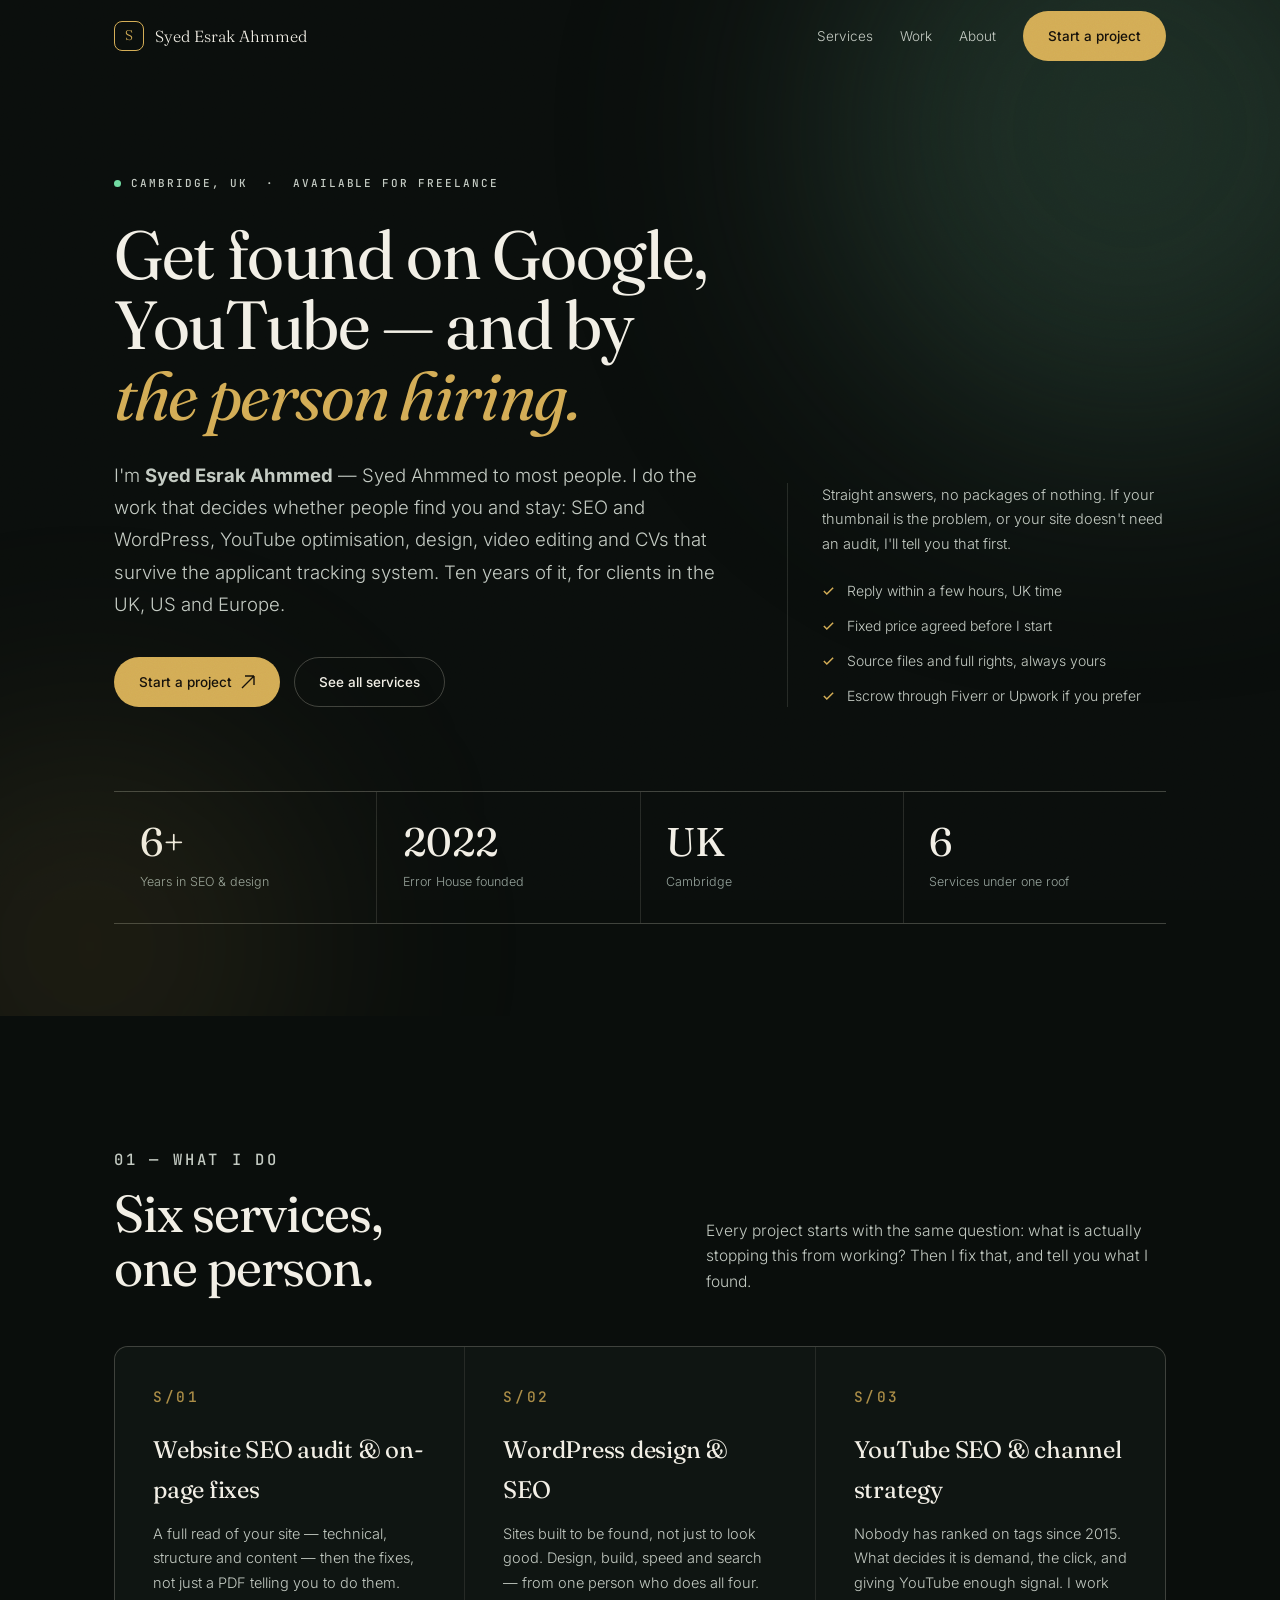
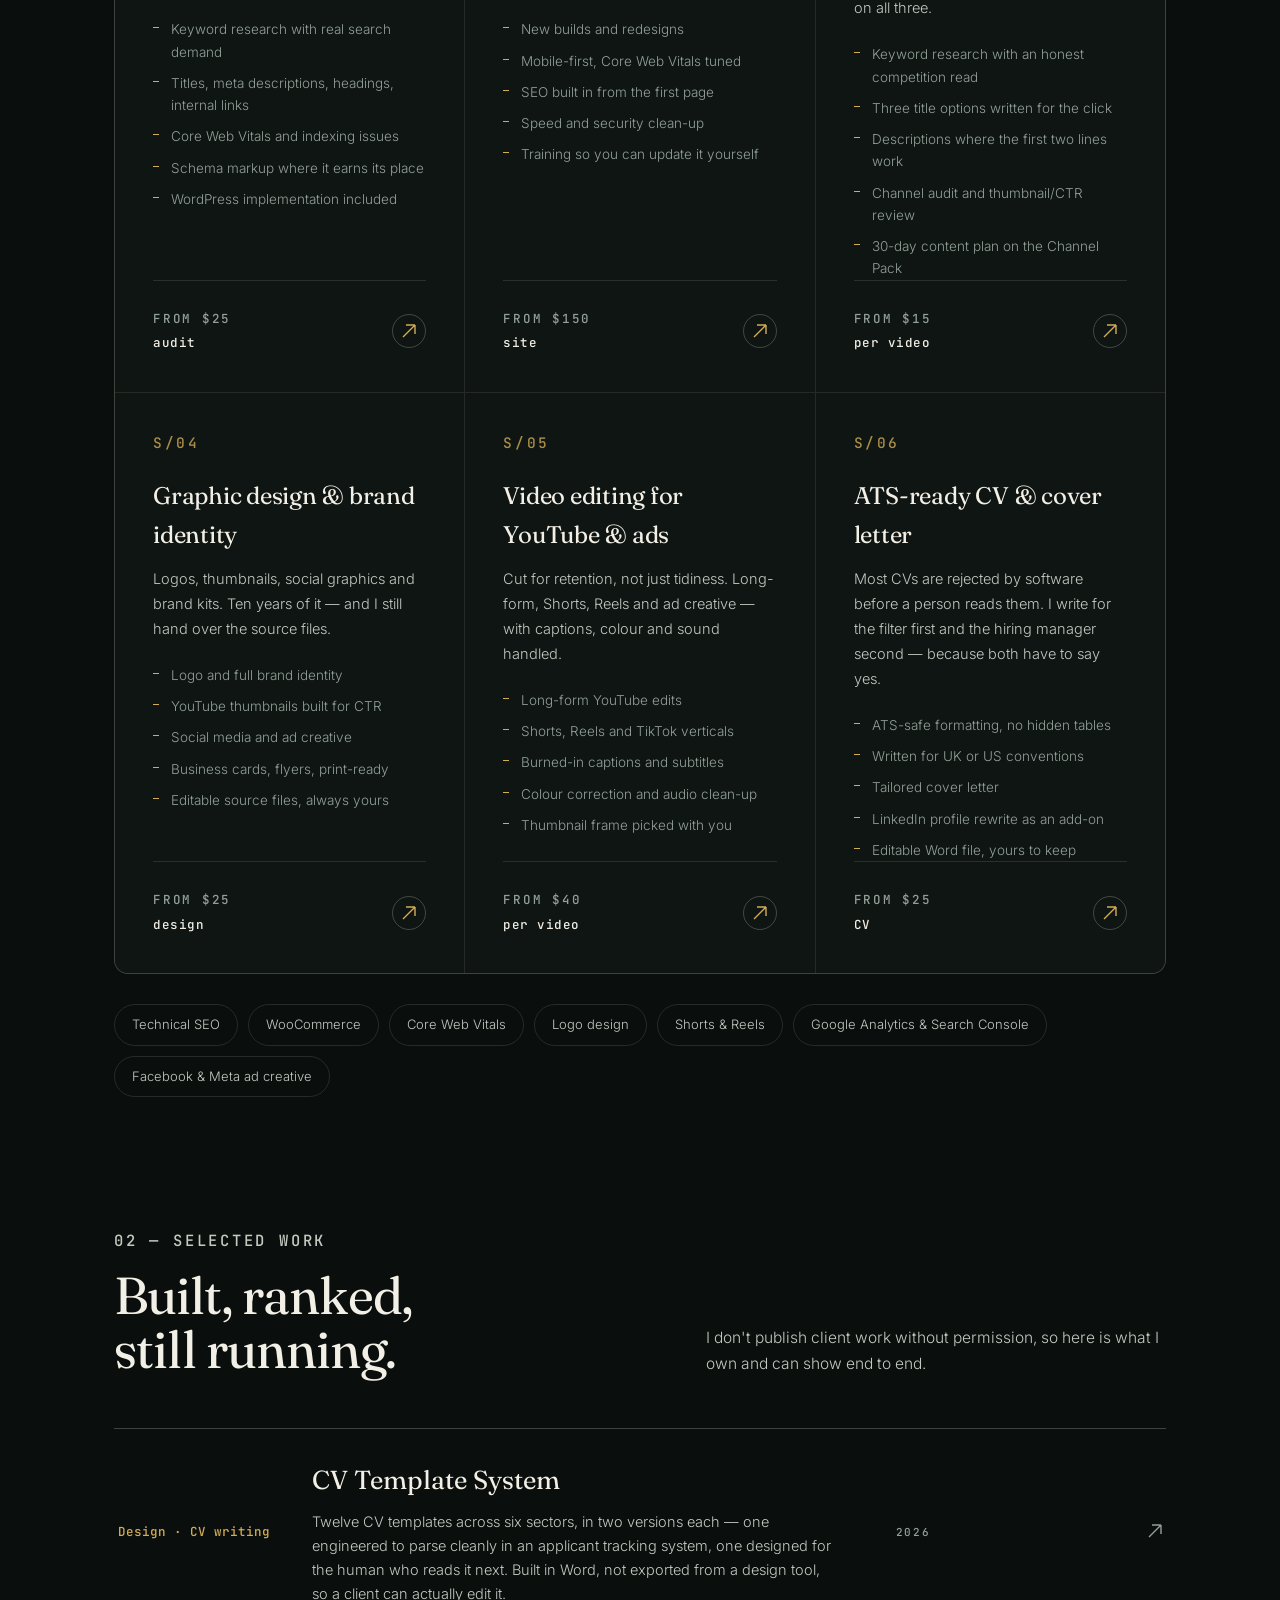
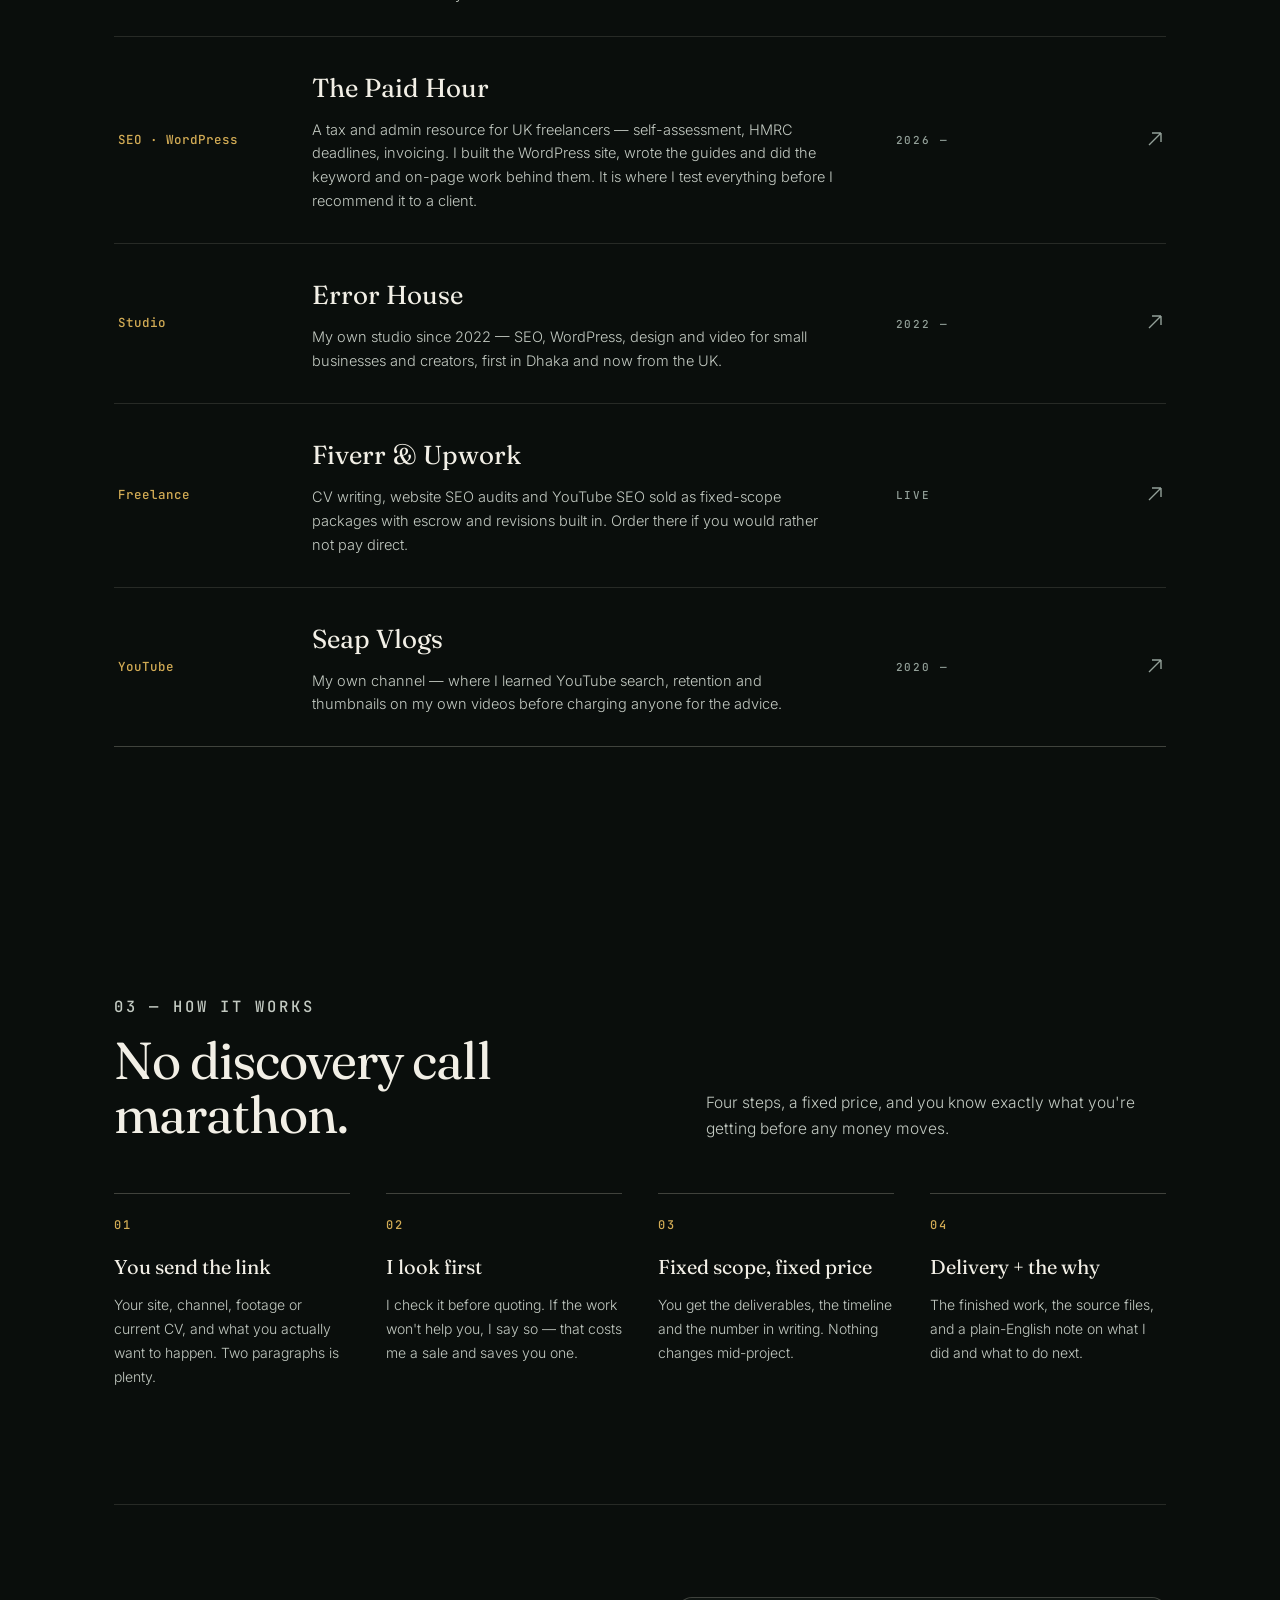
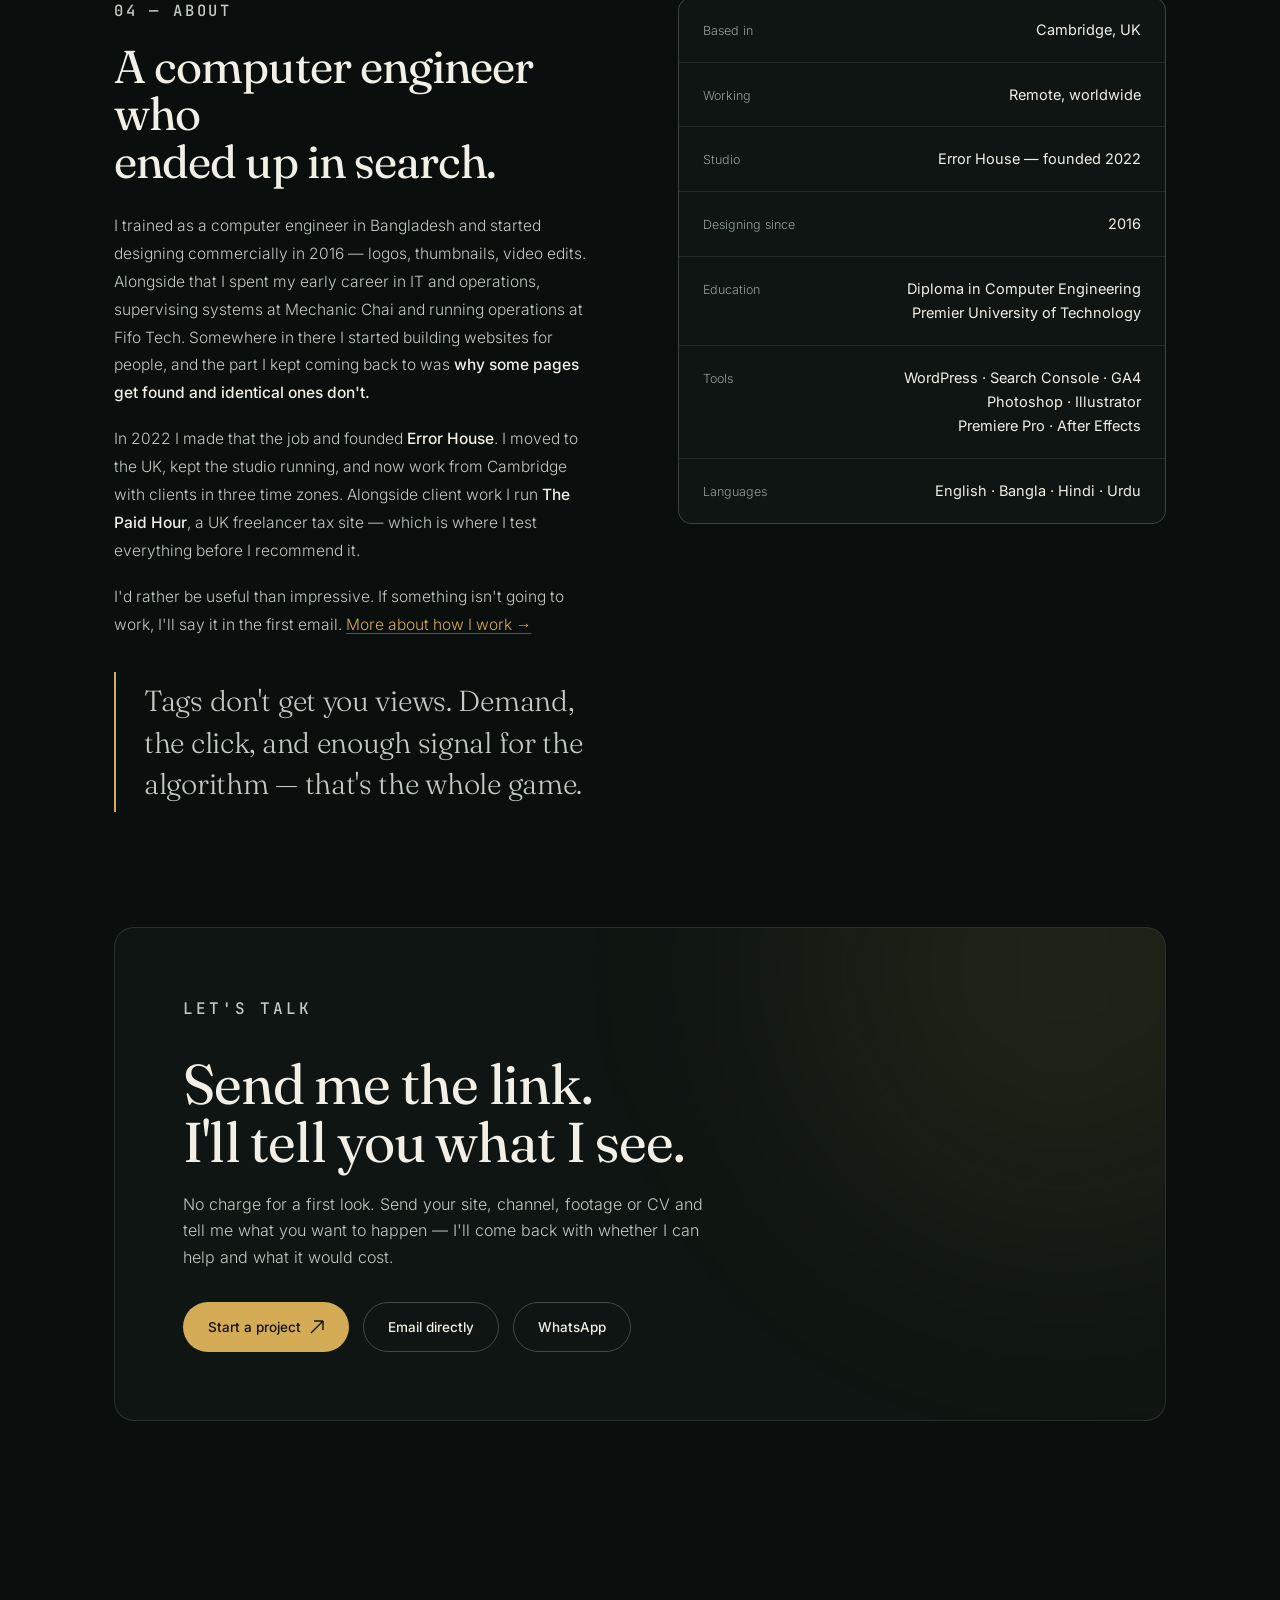
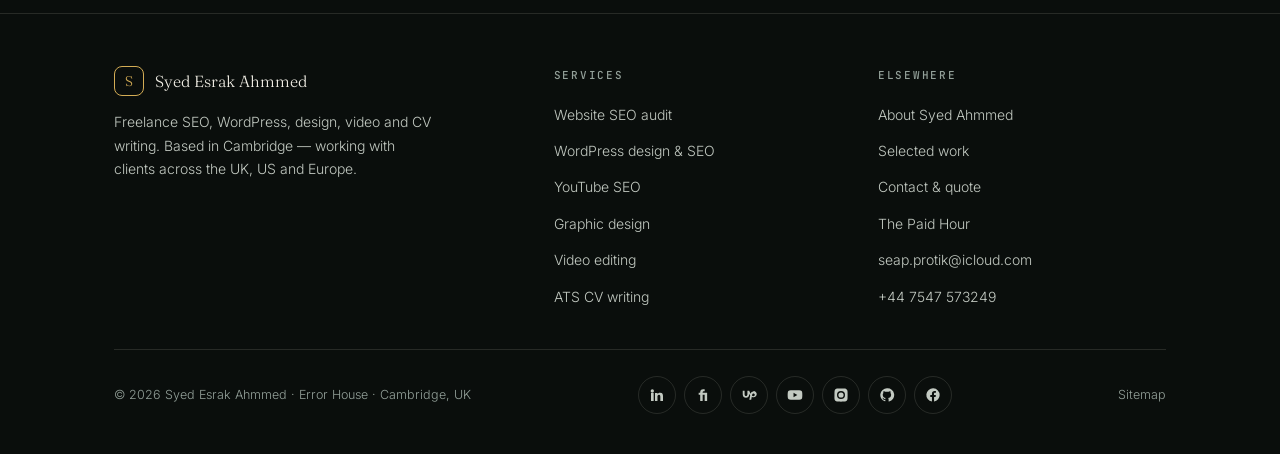
==== commit 01f0c859: "Update URLs to syed-esrak-ahmmed.github.io (root)" ====
--- a/index.html
+++ b/index.html
@@ -6,7 +6,7 @@
 <meta name="viewport" content="width=device-width, initial-scale=1">
 <title>Syed Esrak Ahmmed | Freelance SEO, WordPress &amp; Design, Cambridge UK</title>
 <meta name="description" content="Syed Esrak Ahmmed is a freelance SEO specialist, WordPress developer and designer in Cambridge, UK. SEO audits, WordPress builds, YouTube SEO, graphic design, video editing and ATS CV writing.">
-<link rel="canonical" href="https://seap18.github.io/">
+<link rel="canonical" href="https://syed-esrak-ahmmed.github.io/">
 <meta name="author" content="Syed Esrak Ahmmed">
 <meta name="theme-color" content="#0A0E0C">
 <meta property="og:type" content="website">
@@ -14,22 +14,22 @@
 <meta property="og:locale" content="en_GB">
 <meta property="og:title" content="Syed Esrak Ahmmed | Freelance SEO, WordPress &amp; Design, Cambridge UK">
 <meta property="og:description" content="Syed Esrak Ahmmed is a freelance SEO specialist, WordPress developer and designer in Cambridge, UK. SEO audits, WordPress builds, YouTube SEO, graphic design, video editing and ATS CV writing.">
-<meta property="og:url" content="https://seap18.github.io/">
-<meta property="og:image" content="https://seap18.github.io/og.png">
+<meta property="og:url" content="https://syed-esrak-ahmmed.github.io/">
+<meta property="og:image" content="https://syed-esrak-ahmmed.github.io/og.png">
 <meta property="og:image:width" content="1200">
 <meta property="og:image:height" content="630">
 <meta property="og:image:alt" content="Syed Esrak Ahmmed — SEO and CV writing, Cambridge UK">
 <meta name="twitter:card" content="summary_large_image">
 <meta name="twitter:title" content="Syed Esrak Ahmmed | Freelance SEO, WordPress &amp; Design, Cambridge UK">
 <meta name="twitter:description" content="Syed Esrak Ahmmed is a freelance SEO specialist, WordPress developer and designer in Cambridge, UK. SEO audits, WordPress builds, YouTube SEO, graphic design, video editing and ATS CV writing.">
-<meta name="twitter:image" content="https://seap18.github.io/og.png">
+<meta name="twitter:image" content="https://syed-esrak-ahmmed.github.io/og.png">
 <link rel="preload" href="/fonts/fraunces.woff2" as="font" type="font/woff2" crossorigin>
 <link rel="preload" href="/fonts/inter.woff2" as="font" type="font/woff2" crossorigin>
 <link rel="stylesheet" href="/style.css">
 <link rel="icon" href="/favicon.svg" type="image/svg+xml">
 <link rel="apple-touch-icon" href="/icon-180.png">
 <link rel="manifest" href="/site.webmanifest">
-<script type="application/ld+json">{"@context":"https://schema.org","@graph":[{"@type":"WebSite","@id":"https://seap18.github.io/#website","url":"https://seap18.github.io/","name":"Syed Esrak Ahmmed — SEO, WordPress, Design & Video","inLanguage":"en-GB","publisher":{"@id":"https://seap18.github.io/#person"}},{"@type":"Person","@id":"https://seap18.github.io/#person","name":"Syed Esrak Ahmmed","alternateName":["Syed Ahmmed","Syed Ahmed","Syed Esrak","Syed Esrak Ahmed","Esrak Ahmmed","Syed Esrak A.","Seap","Esrak Official"],"givenName":"Syed","additionalName":"Esrak","familyName":"Ahmmed","description":"Syed Esrak Ahmmed — also written Syed Ahmmed — is a freelance SEO specialist, WordPress developer and graphic designer based in Cambridge, United Kingdom, and the founder of the studio Error House.","url":"https://seap18.github.io/","mainEntityOfPage":{"@id":"https://seap18.github.io/about/#profilepage"},"email":"mailto:seap.protik@icloud.com","telephone":"+44 7547 573249","image":{"@type":"ImageObject","@id":"https://seap18.github.io/#logo","url":"https://seap18.github.io/og.png","width":1200,"height":630,"caption":"Syed Esrak Ahmmed"},"jobTitle":["SEO Specialist","WordPress Developer","Web Designer","Graphic Designer"],"hasOccupation":{"@type":"Occupation","name":"Search Engine Optimisation Specialist","occupationLocation":{"@type":"City","name":"Cambridge"}},"alumniOf":{"@type":"CollegeOrUniversity","name":"Premier University of Technology"},"knowsLanguage":["en","bn","hi","ur"],"knowsAbout":["Search engine optimisation","Technical SEO","Keyword research","WordPress development","WooCommerce","YouTube SEO","Web design","Graphic design","Video editing","ATS resume writing"],"worksFor":{"@id":"https://seap18.github.io/#business"},"homeLocation":{"@type":"Place","name":"Cambridge, United Kingdom"},"address":{"@type":"PostalAddress","addressLocality":"Cambridge","addressRegion":"Cambridgeshire","addressCountry":"GB"},"sameAs":["https://www.linkedin.com/in/syed-esrak-ahmmed-4987351a3/","https://github.com/Seap18","https://www.fiverr.com/seap18","https://www.upwork.com/freelancers/~01e2ff8b6c2173f4e5","https://www.freelancer.com/u/seapprotik18","https://www.instagram.com/syed_esrak_ahmmed/","https://www.facebook.com/official.seap","https://www.youtube.com/@seapvlogs","https://linktr.ee/esrak_official","https://thepaidhour.com"]},{"@type":"ProfessionalService","@id":"https://seap18.github.io/#business","name":"Error House — SEO, WordPress, Design & Video by Syed Esrak Ahmmed","url":"https://seap18.github.io/","image":"https://seap18.github.io/og.png","priceRange":"$$","email":"mailto:seap.protik@icloud.com","telephone":"+44 7547 573249","founder":{"@id":"https://seap18.github.io/#person"},"foundingDate":"2022-11","address":{"@type":"PostalAddress","addressLocality":"Cambridge","addressRegion":"Cambridgeshire","addressCountry":"GB"},"areaServed":[{"@type":"Country","name":"United Kingdom"},{"@type":"Country","name":"United States"},{"@type":"Place","name":"Worldwide — remote"}],"knowsAbout":["Search engine optimisation","On-page SEO","Technical SEO audit","Keyword research","YouTube SEO","ATS resume writing","WordPress","WordPress SEO","Graphic design","Logo design","Video editing","Thumbnail design"],"hasOfferCatalog":{"@type":"OfferCatalog","name":"Services","itemListElement":[{"@type":"Offer","itemOffered":{"@type":"Service","name":"Website SEO audit and on-page fixes"}},{"@type":"Offer","itemOffered":{"@type":"Service","name":"YouTube SEO and channel optimisation"}},{"@type":"Offer","itemOffered":{"@type":"Service","name":"ATS CV and cover letter writing"}},{"@type":"Offer","itemOffered":{"@type":"Service","name":"WordPress website design and SEO"}},{"@type":"Offer","itemOffered":{"@type":"Service","name":"Graphic design and brand identity"}},{"@type":"Offer","itemOffered":{"@type":"Service","name":"Video editing for YouTube and ads"}}]}},{"@type":"WebPage","@id":"https://seap18.github.io/#webpage","url":"https://seap18.github.io/","name":"Syed Esrak Ahmmed — Freelance SEO, WordPress & Design, Cambridge UK","isPartOf":{"@id":"https://seap18.github.io/#website"},"about":{"@id":"https://seap18.github.io/#person"},"inLanguage":"en-GB"}]}</script>
+<script type="application/ld+json">{"@context":"https://schema.org","@graph":[{"@type":"WebSite","@id":"https://syed-esrak-ahmmed.github.io/#website","url":"https://syed-esrak-ahmmed.github.io/","name":"Syed Esrak Ahmmed — SEO, WordPress, Design & Video","inLanguage":"en-GB","publisher":{"@id":"https://syed-esrak-ahmmed.github.io/#person"}},{"@type":"Person","@id":"https://syed-esrak-ahmmed.github.io/#person","name":"Syed Esrak Ahmmed","alternateName":["Syed Ahmmed","Syed Ahmed","Syed Esrak","Syed Esrak Ahmed","Esrak Ahmmed","Syed Esrak A.","Seap","Esrak Official"],"givenName":"Syed","additionalName":"Esrak","familyName":"Ahmmed","description":"Syed Esrak Ahmmed — also written Syed Ahmmed — is a freelance SEO specialist, WordPress developer and graphic designer based in Cambridge, United Kingdom, and the founder of the studio Error House.","url":"https://syed-esrak-ahmmed.github.io/","mainEntityOfPage":{"@id":"https://syed-esrak-ahmmed.github.io/about/#profilepage"},"email":"mailto:seap.protik@icloud.com","telephone":"+44 7547 573249","image":{"@type":"ImageObject","@id":"https://syed-esrak-ahmmed.github.io/#logo","url":"https://syed-esrak-ahmmed.github.io/og.png","width":1200,"height":630,"caption":"Syed Esrak Ahmmed"},"jobTitle":["SEO Specialist","WordPress Developer","Web Designer","Graphic Designer"],"hasOccupation":{"@type":"Occupation","name":"Search Engine Optimisation Specialist","occupationLocation":{"@type":"City","name":"Cambridge"}},"alumniOf":{"@type":"CollegeOrUniversity","name":"Premier University of Technology"},"knowsLanguage":["en","bn","hi","ur"],"knowsAbout":["Search engine optimisation","Technical SEO","Keyword research","WordPress development","WooCommerce","YouTube SEO","Web design","Graphic design","Video editing","ATS resume writing"],"worksFor":{"@id":"https://syed-esrak-ahmmed.github.io/#business"},"homeLocation":{"@type":"Place","name":"Cambridge, United Kingdom"},"address":{"@type":"PostalAddress","addressLocality":"Cambridge","addressRegion":"Cambridgeshire","addressCountry":"GB"},"sameAs":["https://www.linkedin.com/in/syed-esrak-ahmmed-4987351a3/","https://github.com/Syed-Esrak-Ahmmed","https://www.fiverr.com/seap18","https://www.upwork.com/freelancers/~01e2ff8b6c2173f4e5","https://www.freelancer.com/u/seapprotik18","https://www.instagram.com/syed_esrak_ahmmed/","https://www.facebook.com/official.seap","https://www.youtube.com/@seapvlogs","https://linktr.ee/esrak_official","https://thepaidhour.com"]},{"@type":"ProfessionalService","@id":"https://syed-esrak-ahmmed.github.io/#business","name":"Error House — SEO, WordPress, Design & Video by Syed Esrak Ahmmed","url":"https://syed-esrak-ahmmed.github.io/","image":"https://syed-esrak-ahmmed.github.io/og.png","priceRange":"$$","email":"mailto:seap.protik@icloud.com","telephone":"+44 7547 573249","founder":{"@id":"https://syed-esrak-ahmmed.github.io/#person"},"foundingDate":"2022-11","address":{"@type":"PostalAddress","addressLocality":"Cambridge","addressRegion":"Cambridgeshire","addressCountry":"GB"},"areaServed":[{"@type":"Country","name":"United Kingdom"},{"@type":"Country","name":"United States"},{"@type":"Place","name":"Worldwide — remote"}],"knowsAbout":["Search engine optimisation","On-page SEO","Technical SEO audit","Keyword research","YouTube SEO","ATS resume writing","WordPress","WordPress SEO","Graphic design","Logo design","Video editing","Thumbnail design"],"hasOfferCatalog":{"@type":"OfferCatalog","name":"Services","itemListElement":[{"@type":"Offer","itemOffered":{"@type":"Service","name":"Website SEO audit and on-page fixes"}},{"@type":"Offer","itemOffered":{"@type":"Service","name":"YouTube SEO and channel optimisation"}},{"@type":"Offer","itemOffered":{"@type":"Service","name":"ATS CV and cover letter writing"}},{"@type":"Offer","itemOffered":{"@type":"Service","name":"WordPress website design and SEO"}},{"@type":"Offer","itemOffered":{"@type":"Service","name":"Graphic design and brand identity"}},{"@type":"Offer","itemOffered":{"@type":"Service","name":"Video editing for YouTube and ads"}}]}},{"@type":"WebPage","@id":"https://syed-esrak-ahmmed.github.io/#webpage","url":"https://syed-esrak-ahmmed.github.io/","name":"Syed Esrak Ahmmed — Freelance SEO, WordPress & Design, Cambridge UK","isPartOf":{"@id":"https://syed-esrak-ahmmed.github.io/#website"},"about":{"@id":"https://syed-esrak-ahmmed.github.io/#person"},"inLanguage":"en-GB"}]}</script>
 </head>
 <body>
 <a class="skip" href="#main">Skip to content</a>
@@ -194,7 +194,7 @@
 </div>
 <div class="foot">
   <small>© <span id="yr">2026</span> Syed Esrak Ahmmed · Error House · Cambridge, UK</small>
-  <div class="social"><a href="https://www.linkedin.com/in/syed-esrak-ahmmed-4987351a3/" target="_blank" rel="noopener me" aria-label="LinkedIn"><svg width="16" height="16" viewBox="0 0 24 24" fill="currentColor" aria-hidden="true"><path d="M4.98 3.5a2.5 2.5 0 11-.02 5 2.5 2.5 0 01.02-5zM3 9h4v12H3zM9 9h3.8v1.7h.05c.53-1 1.83-2.05 3.77-2.05C20.5 8.65 21 11 21 14.2V21h-4v-6c0-1.43-.03-3.27-2-3.27-2 0-2.3 1.56-2.3 3.17V21H9z"/></svg></a><a href="https://www.fiverr.com/seap18" target="_blank" rel="noopener me" aria-label="Fiverr"><svg width="16" height="16" viewBox="0 0 24 24" fill="currentColor" aria-hidden="true"><path d="M14.5 8.5h-3V7.8c0-.9.6-1.3 1.5-1.3h1.5V3.5h-2.2c-2.9 0-4.5 1.6-4.5 4.3v.7H5.5v3h2.3V21h3.7v-9.5h3V21h3.7V8.5z"/></svg></a><a href="https://www.upwork.com/freelancers/~01e2ff8b6c2173f4e5" target="_blank" rel="noopener me" aria-label="Upwork"><svg width="16" height="16" viewBox="0 0 24 24" fill="currentColor" aria-hidden="true"><path d="M18.6 6.9c-2 0-3.5 1.3-4.1 3.4-1-1.5-1.7-3.2-2.1-4.5H9.6v5.4c0 1.3-.9 2.3-2.1 2.3s-2.1-1-2.1-2.3V5.8H2.6v5.4c0 2.9 2.1 5 4.9 5 2.7 0 4.8-2.1 4.8-5v-.9c.4.8.9 1.7 1.5 2.5l-1.3 6.4h2.8l.9-4.5c.8.5 1.7.8 2.7.8 2.6 0 4.7-2.2 4.7-4.9 0-2.6-2.1-4.7-4.7-4.7zm0 6.9c-.8 0-1.6-.3-2.2-.9l.2-.9c.2-1.3 1-2.3 2-2.3 1.2 0 2.1 1 2.1 2.1s-.9 2-2.1 2z"/></svg></a><a href="https://www.youtube.com/@seapvlogs" target="_blank" rel="noopener me" aria-label="YouTube"><svg width="16" height="16" viewBox="0 0 24 24" fill="currentColor" aria-hidden="true"><path d="M23 12s0-3.4-.4-5c-.3-.9-1-1.6-1.9-1.9C19 4.7 12 4.7 12 4.7s-7 0-8.7.4c-.9.3-1.6 1-1.9 1.9C1 8.6 1 12 1 12s0 3.4.4 5c.3.9 1 1.6 1.9 1.9 1.7.4 8.7.4 8.7.4s7 0 8.7-.4c.9-.3 1.6-1 1.9-1.9.4-1.6.4-5 .4-5zM9.8 15.3V8.7l5.7 3.3z"/></svg></a><a href="https://www.instagram.com/syed_esrak_ahmmed/" target="_blank" rel="noopener me" aria-label="Instagram"><svg width="16" height="16" viewBox="0 0 24 24" fill="currentColor" aria-hidden="true"><path d="M12 2.2c3.2 0 3.6 0 4.9.07 1.2.05 1.8.25 2.2.42.6.22 1 .48 1.4.9.42.42.68.82.9 1.4.17.42.37 1.03.42 2.2.07 1.3.07 1.7.07 4.9s0 3.6-.07 4.9c-.05 1.2-.25 1.8-.42 2.2a3.9 3.9 0 01-.9 1.4c-.42.42-.82.68-1.4.9-.42.17-1.03.37-2.2.42-1.3.07-1.7.07-4.9.07s-3.6 0-4.9-.07c-1.2-.05-1.8-.25-2.2-.42a3.9 3.9 0 01-1.4-.9 3.9 3.9 0 01-.9-1.4c-.17-.42-.37-1.03-.42-2.2C2.2 15.6 2.2 15.2 2.2 12s0-3.6.07-4.9c.05-1.2.25-1.8.42-2.2.22-.6.48-1 .9-1.4.42-.42.82-.68 1.4-.9.42-.17 1.03-.37 2.2-.42C8.4 2.2 8.8 2.2 12 2.2zm0 3.8a6 6 0 100 12 6 6 0 000-12zm0 9.9a3.9 3.9 0 110-7.8 3.9 3.9 0 010 7.8zm7.6-10.1a1.4 1.4 0 11-2.8 0 1.4 1.4 0 012.8 0z"/></svg></a><a href="https://github.com/Seap18" target="_blank" rel="noopener me" aria-label="GitHub"><svg width="16" height="16" viewBox="0 0 24 24" fill="currentColor" aria-hidden="true"><path d="M12 2a10 10 0 00-3.2 19.5c.5.1.7-.2.7-.5v-1.7C6.7 19.8 6.1 18 6.1 18c-.4-1.1-1-1.4-1-1.4-.9-.6.1-.6.1-.6 1 .1 1.5 1 1.5 1 .9 1.5 2.3 1.1 2.8.8.1-.6.3-1.1.6-1.3-2.2-.3-4.5-1.1-4.5-4.9 0-1.1.4-2 1-2.7-.1-.2-.4-1.2.1-2.6 0 0 .8-.3 2.7 1a9.4 9.4 0 015 0c1.9-1.3 2.7-1 2.7-1 .5 1.4.2 2.4.1 2.6.6.7 1 1.6 1 2.7 0 3.8-2.3 4.6-4.5 4.9.3.3.7 1 .7 1.9v2.8c0 .3.2.6.7.5A10 10 0 0012 2z"/></svg></a><a href="https://www.facebook.com/official.seap" target="_blank" rel="noopener me" aria-label="Facebook"><svg width="16" height="16" viewBox="0 0 24 24" fill="currentColor" aria-hidden="true"><path d="M22 12a10 10 0 10-11.6 9.9v-7H7.9V12h2.5V9.8c0-2.5 1.5-3.9 3.8-3.9 1.1 0 2.2.2 2.2.2v2.5h-1.3c-1.2 0-1.6.8-1.6 1.6V12h2.8l-.4 2.9h-2.3v7A10 10 0 0022 12z"/></svg></a></div>
+  <div class="social"><a href="https://www.linkedin.com/in/syed-esrak-ahmmed-4987351a3/" target="_blank" rel="noopener me" aria-label="LinkedIn"><svg width="16" height="16" viewBox="0 0 24 24" fill="currentColor" aria-hidden="true"><path d="M4.98 3.5a2.5 2.5 0 11-.02 5 2.5 2.5 0 01.02-5zM3 9h4v12H3zM9 9h3.8v1.7h.05c.53-1 1.83-2.05 3.77-2.05C20.5 8.65 21 11 21 14.2V21h-4v-6c0-1.43-.03-3.27-2-3.27-2 0-2.3 1.56-2.3 3.17V21H9z"/></svg></a><a href="https://www.fiverr.com/seap18" target="_blank" rel="noopener me" aria-label="Fiverr"><svg width="16" height="16" viewBox="0 0 24 24" fill="currentColor" aria-hidden="true"><path d="M14.5 8.5h-3V7.8c0-.9.6-1.3 1.5-1.3h1.5V3.5h-2.2c-2.9 0-4.5 1.6-4.5 4.3v.7H5.5v3h2.3V21h3.7v-9.5h3V21h3.7V8.5z"/></svg></a><a href="https://www.upwork.com/freelancers/~01e2ff8b6c2173f4e5" target="_blank" rel="noopener me" aria-label="Upwork"><svg width="16" height="16" viewBox="0 0 24 24" fill="currentColor" aria-hidden="true"><path d="M18.6 6.9c-2 0-3.5 1.3-4.1 3.4-1-1.5-1.7-3.2-2.1-4.5H9.6v5.4c0 1.3-.9 2.3-2.1 2.3s-2.1-1-2.1-2.3V5.8H2.6v5.4c0 2.9 2.1 5 4.9 5 2.7 0 4.8-2.1 4.8-5v-.9c.4.8.9 1.7 1.5 2.5l-1.3 6.4h2.8l.9-4.5c.8.5 1.7.8 2.7.8 2.6 0 4.7-2.2 4.7-4.9 0-2.6-2.1-4.7-4.7-4.7zm0 6.9c-.8 0-1.6-.3-2.2-.9l.2-.9c.2-1.3 1-2.3 2-2.3 1.2 0 2.1 1 2.1 2.1s-.9 2-2.1 2z"/></svg></a><a href="https://www.youtube.com/@seapvlogs" target="_blank" rel="noopener me" aria-label="YouTube"><svg width="16" height="16" viewBox="0 0 24 24" fill="currentColor" aria-hidden="true"><path d="M23 12s0-3.4-.4-5c-.3-.9-1-1.6-1.9-1.9C19 4.7 12 4.7 12 4.7s-7 0-8.7.4c-.9.3-1.6 1-1.9 1.9C1 8.6 1 12 1 12s0 3.4.4 5c.3.9 1 1.6 1.9 1.9 1.7.4 8.7.4 8.7.4s7 0 8.7-.4c.9-.3 1.6-1 1.9-1.9.4-1.6.4-5 .4-5zM9.8 15.3V8.7l5.7 3.3z"/></svg></a><a href="https://www.instagram.com/syed_esrak_ahmmed/" target="_blank" rel="noopener me" aria-label="Instagram"><svg width="16" height="16" viewBox="0 0 24 24" fill="currentColor" aria-hidden="true"><path d="M12 2.2c3.2 0 3.6 0 4.9.07 1.2.05 1.8.25 2.2.42.6.22 1 .48 1.4.9.42.42.68.82.9 1.4.17.42.37 1.03.42 2.2.07 1.3.07 1.7.07 4.9s0 3.6-.07 4.9c-.05 1.2-.25 1.8-.42 2.2a3.9 3.9 0 01-.9 1.4c-.42.42-.82.68-1.4.9-.42.17-1.03.37-2.2.42-1.3.07-1.7.07-4.9.07s-3.6 0-4.9-.07c-1.2-.05-1.8-.25-2.2-.42a3.9 3.9 0 01-1.4-.9 3.9 3.9 0 01-.9-1.4c-.17-.42-.37-1.03-.42-2.2C2.2 15.6 2.2 15.2 2.2 12s0-3.6.07-4.9c.05-1.2.25-1.8.42-2.2.22-.6.48-1 .9-1.4.42-.42.82-.68 1.4-.9.42-.17 1.03-.37 2.2-.42C8.4 2.2 8.8 2.2 12 2.2zm0 3.8a6 6 0 100 12 6 6 0 000-12zm0 9.9a3.9 3.9 0 110-7.8 3.9 3.9 0 010 7.8zm7.6-10.1a1.4 1.4 0 11-2.8 0 1.4 1.4 0 012.8 0z"/></svg></a><a href="https://github.com/Syed-Esrak-Ahmmed" target="_blank" rel="noopener me" aria-label="GitHub"><svg width="16" height="16" viewBox="0 0 24 24" fill="currentColor" aria-hidden="true"><path d="M12 2a10 10 0 00-3.2 19.5c.5.1.7-.2.7-.5v-1.7C6.7 19.8 6.1 18 6.1 18c-.4-1.1-1-1.4-1-1.4-.9-.6.1-.6.1-.6 1 .1 1.5 1 1.5 1 .9 1.5 2.3 1.1 2.8.8.1-.6.3-1.1.6-1.3-2.2-.3-4.5-1.1-4.5-4.9 0-1.1.4-2 1-2.7-.1-.2-.4-1.2.1-2.6 0 0 .8-.3 2.7 1a9.4 9.4 0 015 0c1.9-1.3 2.7-1 2.7-1 .5 1.4.2 2.4.1 2.6.6.7 1 1.6 1 2.7 0 3.8-2.3 4.6-4.5 4.9.3.3.7 1 .7 1.9v2.8c0 .3.2.6.7.5A10 10 0 0012 2z"/></svg></a><a href="https://www.facebook.com/official.seap" target="_blank" rel="noopener me" aria-label="Facebook"><svg width="16" height="16" viewBox="0 0 24 24" fill="currentColor" aria-hidden="true"><path d="M22 12a10 10 0 10-11.6 9.9v-7H7.9V12h2.5V9.8c0-2.5 1.5-3.9 3.8-3.9 1.1 0 2.2.2 2.2.2v2.5h-1.3c-1.2 0-1.6.8-1.6 1.6V12h2.8l-.4 2.9h-2.3v7A10 10 0 0022 12z"/></svg></a></div>
   <small><a href="/sitemap.xml">Sitemap</a></small>
 </div>
 </div></footer>
